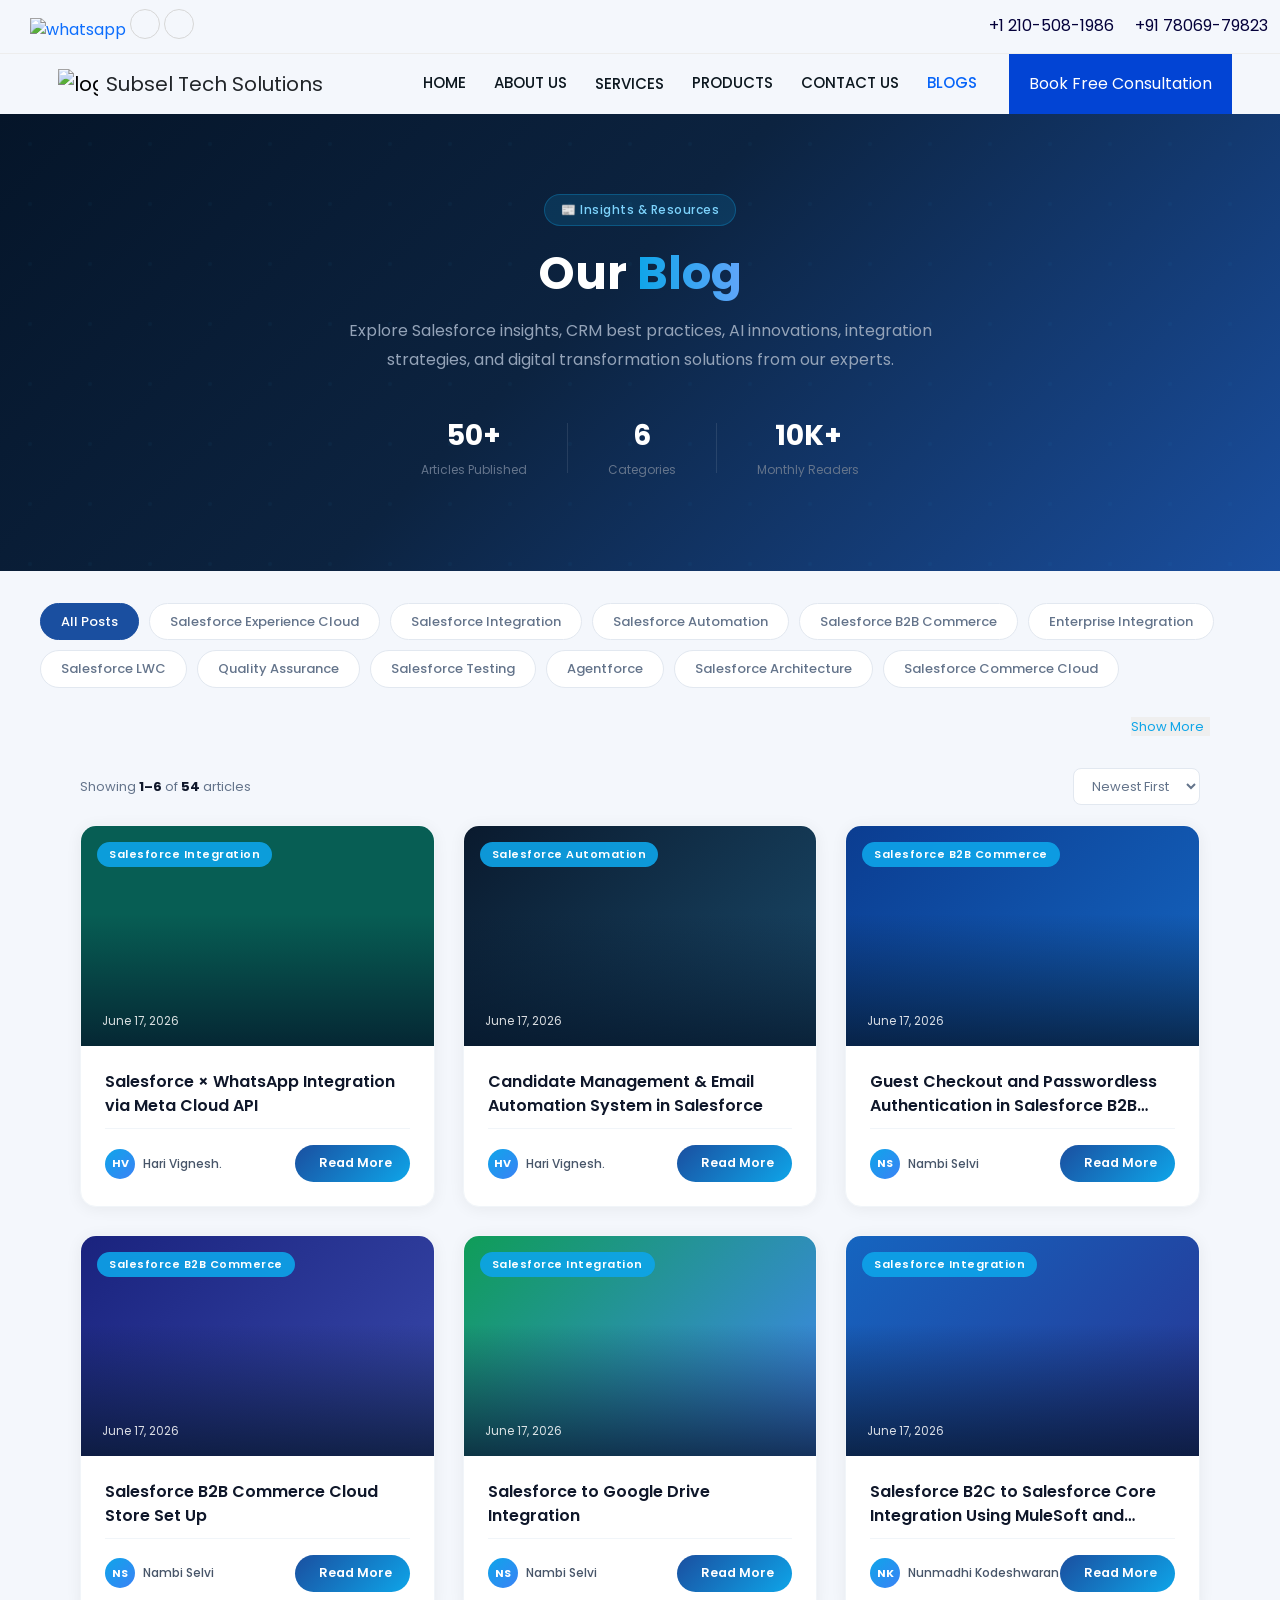
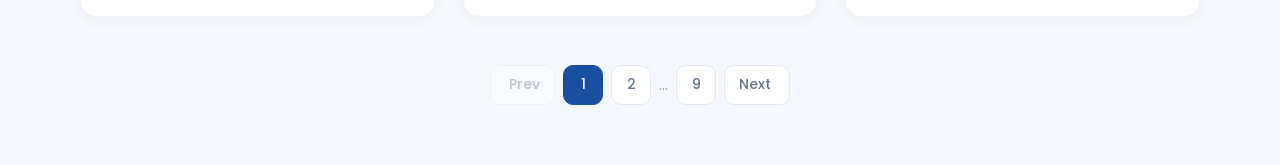
==== blogs.html @ e04ae80e "first commit" ====
<!DOCTYPE html>
<html lang="en">
<head>
<meta charset="UTF-8">
<meta name="viewport" content="width=device-width, initial-scale=1.0">
<title>Blog | Subsel Tech Solutions</title>
<link rel="stylesheet" href="https://cdn.jsdelivr.net/npm/@tabler/icons-webfont@latest/tabler-icons.min.css">
 <!-- Bootstrap CSS -->
  <link rel="stylesheet" href="/css/bootstrap.min.css" />
  <!-- Animate CSS -->
  <link rel="stylesheet" href="/css/animate.min.css" />
  <!--=== BoxIcons CSS ===-->
  <link rel="stylesheet" href="/css/boxicons.min.css" />
  <!-- Owl Carousel CSS -->
  <link rel="stylesheet" href="/css/owl.carousel.min.css" />
  <!-- Owl Default CSS -->
  <link rel="stylesheet" href="/css/owl.theme.default.min.css" />
  <!-- Magnific Popup CSS -->
  <link rel="stylesheet" href="/css/magnific-popup.min.css" />
  <!-- Odometer CSS -->
  <link rel="stylesheet" href="/css/odometer.min.css" />
  <!-- Nice Select CSS -->
  <link rel="stylesheet" href="/css/nice-select.min.css" />
  <!--=== MeanMenu CSS ===-->
  <link rel="stylesheet" href="/css/meanmenu.min.css" />
  <!-- Style CSS -->
  <link rel="stylesheet" href="/css/style.css" />
  <!-- Dark CSS -->
  <link rel="stylesheet" href="/css/dark.css" />
  <!-- Responsive CSS -->
  <link rel="stylesheet" href="/css/responsive.css" />
  <!-- Animation -->
  <script src="https://unpkg.com/aos@next/dist/aos.js"></script>
  <link rel="stylesheet" href="https://unpkg.com/aos@next/dist/aos.css" />
  <link href="https://cdn.jsdelivr.net/npm/bootstrap@5.3.3/dist/css/bootstrap.min.css" rel="stylesheet" />
  <script src="https://cdn.jsdelivr.net/npm/bootstrap@5.3.3/dist/js/bootstrap.bundle.min.js"></script>
  <!--=== Title ===-->
  <title>Subsel Tech Solutions-Subsel Tech Solutions</title>
  <link rel="icon" type="image/png" href="/img/subselLogo.png" />
<link href="https://fonts.googleapis.com/css2?family=Poppins:wght@400;500;600;700&display=swap" rel="stylesheet">
<style>
*{margin:0;padding:0;box-sizing:border-box;}
:root{--navy:#0c2340;--blue:#1a4fa0;--accent:#0ea5e9;--light:#f4f7fc;--white:#fff;--gray:#64748b;--border:#e2e8f0;}
body{font-family:'Poppins',sans-serif;background:var(--light);color:#1e293b;}
.hero{background:linear-gradient(135deg,#051529 0%,#0c2340 45%,#1a4fa0 100%);padding:80px 40px 90px;text-align:center;position:relative;overflow:hidden;}
.hero::before{content:'';position:absolute;inset:0;background:url("data:image/svg+xml,%3Csvg width='60' height='60' viewBox='0 0 60 60' xmlns='http://www.w3.org/2000/svg'%3E%3Cg fill='none'%3E%3Cg fill='%230ea5e9' fill-opacity='0.04'%3E%3Ccircle cx='30' cy='30' r='2'/%3E%3C/g%3E%3C/g%3E%3C/svg%3E");}
.hero-badge{display:inline-block;background:rgba(14,165,233,.15);border:1px solid rgba(14,165,233,.3);color:#7dd3fc;font-size:12px;font-weight:500;padding:6px 16px;border-radius:50px;margin-bottom:20px;letter-spacing:.5px;position:relative;}
.hero h1{font-size:46px;font-weight:700;color:#fff;margin-bottom:16px;line-height:1.2;position:relative;}
.hero h1 span{background:linear-gradient(90deg,#0ea5e9,#60a5fa);-webkit-background-clip:text;-webkit-text-fill-color:transparent;}
.hero p{color:#94a3b8;font-size:16px;max-width:640px;margin:0 auto 32px;line-height:1.8;position:relative;}
.hero-stats{display:flex;gap:40px;justify-content:center;margin-top:40px;position:relative;}
.hero-stat{text-align:center;}
.hero-stat strong{display:block;font-size:28px;font-weight:700;color:#fff;}
.hero-stat span{font-size:12px;color:#64748b;}
.hero-divider{width:1px;height:50px;background:rgba(255,255,255,.1);align-self:center;}

.filter-bar{padding:32px 40px 0;display:flex;gap:10px;flex-wrap:wrap;}
.filter-btn{padding:8px 20px;border-radius:50px;border:1.5px solid var(--border);background:#fff;font-size:13px;font-weight:500;color:#64748b;cursor:pointer;transition:.2s;font-family:'Poppins',sans-serif;}
.filter-btn:hover{border-color:var(--accent);color:var(--accent);}
.filter-btn.active{background:var(--blue);border-color:var(--blue);color:#fff;}
.container{max-width:1200px;margin:0 auto;padding:32px 40px 60px;}
.cat-banner{border-radius:16px;padding:36px 40px;margin-bottom:32px;display:none;align-items:center;gap:24px;position:relative;overflow:hidden;}
.cat-banner.show{display:flex;}
.cat-banner-icon{width:64px;height:64px;border-radius:16px;background:rgba(255,255,255,.15);display:flex;align-items:center;justify-content:center;font-size:28px;color:#fff;flex-shrink:0;}
.cat-banner-text h2{font-size:22px;font-weight:700;color:#fff;margin-bottom:6px;}
.cat-banner-text p{font-size:14px;color:rgba(255,255,255,.75);line-height:1.6;}
.cat-banner-count{margin-left:auto;text-align:center;flex-shrink:0;}
.cat-banner-count strong{display:block;font-size:32px;font-weight:700;color:#fff;}
.cat-banner-count span{font-size:12px;color:rgba(255,255,255,.6);}
@keyframes shimmer{0%{background-position:-700px 0}100%{background-position:700px 0}}
.shimmer{background:linear-gradient(90deg,#e2e8f0 25%,#f1f5f9 50%,#e2e8f0 75%);background-size:700px 100%;animation:shimmer 1.4s infinite;}
.skeleton-card{background:#fff;border-radius:16px;overflow:hidden;box-shadow:0 2px 16px rgba(0,0,0,.06);}
.sk-img{height:220px;width:100%;}
.sk-body{padding:24px;}
.sk-tag{height:22px;width:80px;border-radius:50px;margin-bottom:14px;}
.sk-title{height:18px;width:90%;border-radius:4px;margin-bottom:10px;}
.sk-title2{height:18px;width:70%;border-radius:4px;margin-bottom:16px;}
.sk-line{height:13px;border-radius:4px;margin-bottom:8px;}
.sk-btn{height:38px;width:120px;border-radius:50px;margin-top:16px;}
.blog-grid{display:grid;grid-template-columns:repeat(auto-fill,minmax(340px,1fr));gap:28px;}
@keyframes fadeUp{from{opacity:0;transform:translateY(24px)}to{opacity:1;transform:translateY(0)}}
.blog-card{ background:#fff; border-radius:16px; overflow:hidden; box-shadow:0 2px 16px rgba(0,0,0,.06); border:1px solid #f1f5f9; transition:transform .3s, box-shadow .3s; opacity:0; display:flex; flex-direction:column; height:100%; }
.blog-card.visible{ animation:fadeUp .5s ease forwards; }
.blog-card:hover{ transform:translateY(-8px); box-shadow:0 20px 40px rgba(0,0,0,.12); }
.card-img{height:220px;width:100%;display:flex;align-items:center;justify-content:center;position:relative;overflow:hidden;}
.card-img-icon{font-size:48px;opacity:.3;color:#fff;position:relative;z-index:1;}
.card-img-overlay{position:absolute;inset:0;background:linear-gradient(0deg,rgba(5,21,41,.75) 0%,transparent 60%);z-index:2;}
.card-category{position:absolute;top:16px;left:16px;background:rgba(14,165,233,.9);color:#fff;font-size:11px;font-weight:600;padding:4px 12px;border-radius:50px;letter-spacing:.5px;backdrop-filter:blur(4px);z-index:3;}
.card-date{position:absolute;bottom:16px;left:16px;color:rgba(255,255,255,.85);font-size:11.5px;display:flex;align-items:center;gap:5px;z-index:3;}
.card-body{ padding:24px; display:flex; flex-direction:column; flex:1; }
.card-title{
    font-size:16px;
    font-weight:600;
    color:#0f172a;
    line-height:1.5;
    margin-bottom:10px;
    display:-webkit-box;
    -webkit-line-clamp:2;
    -webkit-box-orient:vertical;
    overflow:hidden;
    text-overflow:ellipsis;
    min-height:48px;
}
.card-text{ font-size:13.5px; color:#64748b; line-height:1.7; margin-bottom:20px; flex:1; }
.card-footer{ display:flex; align-items:center; justify-content:space-between; padding-top:16px; border-top:1px solid #f1f5f9; margin-top:auto; }
.card-author{display:flex;align-items:center;gap:8px;}
.author-avatar{width:30px;height:30px;border-radius:50%;background:linear-gradient(135deg,#0ea5e9,#3b82f6);display:flex;align-items:center;justify-content:center;font-size:11px;font-weight:700;color:#fff;flex-shrink:0;}
.author-name{font-size:12px;font-weight:500;color:#475569;}
.read-btn{display:inline-flex;align-items:center;gap:6px;background:linear-gradient(135deg,#1a4fa0,#0ea5e9);color:#fff;text-decoration:none;padding:9px 18px;border-radius:50px;font-size:12.5px;font-weight:600;transition:.2s;border:none;cursor:pointer;font-family:'Poppins',sans-serif;white-space:nowrap;}
.read-btn:hover{transform:scale(1.04);box-shadow:0 4px 15px rgba(14,165,233,.35);}
.featured-card{ grid-column:1/-1; display:grid; grid-template-columns:1.2fr 1fr; border-radius:20px; overflow:hidden; background:#fff; box-shadow:0 4px 24px rgba(0,0,0,.08); border:1px solid #f1f5f9; }
.featured-img{background:linear-gradient(135deg,#051529,#1a4fa0);display:flex;align-items:center;justify-content:center;min-height:280px;position:relative;overflow:hidden;}
.featured-img-icon{font-size:80px;opacity:.15;color:#fff;position:absolute;}
.featured-img-content{position:relative;text-align:center;padding:32px;}
.featured-img-content h2{font-size:22px;font-weight:700;color:#fff;margin-bottom:8px;}
.featured-img-content p{font-size:13px;color:#7dd3fc;}
.featured-tag{display:inline-block;background:#0ea5e9;color:#fff;font-size:10px;font-weight:700;padding:3px 10px;border-radius:50px;margin-bottom:12px;letter-spacing:1px;}
.featured-body{ padding:36px; display:flex; flex-direction:column; height:100%; }
.featured-body .card-footer{ margin-top:auto; }
.featured-category{ font-size:11px; font-weight:600; color:var(--accent); text-transform:uppercase; letter-spacing:1px; margin-bottom:12px; }
.featured-title{ font-size:22px; font-weight:700; color:#0f172a; line-height:1.35; margin-bottom:12px; }
.featured-text{ font-size:14px; color:#64748b; line-height:1.8; margin-bottom:24px; flex:1; }
.results-info{font-size:13px;color:#64748b;margin-bottom:20px;display:flex;align-items:center;justify-content:space-between;flex-wrap:wrap;gap:10px;}
.results-info strong{color:#0f172a;}
.sort-select{padding:7px 14px;border-radius:8px;border:1.5px solid var(--border);background:#fff;font-size:13px;font-family:'Poppins',sans-serif;color:#64748b;cursor:pointer;outline:none;}
.sort-select:focus{border-color:var(--accent);}
.no-posts{text-align:center;padding:60px 20px;color:#94a3b8;font-size:14px;grid-column:1/-1;}
.pagination{display:flex;align-items:center;justify-content:center;gap:8px;margin-top:48px;flex-wrap:wrap;}
.page-btn{min-width:40px;height:40px;padding:0 14px;border-radius:10px;border:1.5px solid var(--border);background:#fff;font-size:14px;font-weight:500;color:#64748b;cursor:pointer;transition:.2s;font-family:'Poppins',sans-serif;display:inline-flex;align-items:center;justify-content:center;gap:4px;}
.page-btn:hover{border-color:var(--accent);color:var(--accent);}
.page-btn.active{background:var(--blue);border-color:var(--blue);color:#fff;}
.page-btn.disabled{opacity:.4;cursor:not-allowed;pointer-events:none;}
.coming-soon-btn{display:inline-flex;align-items:center;gap:6px;background:linear-gradient(135deg,#64748b,#94a3b8);color:#fff;padding:9px 18px;border-radius:50px;font-size:12px;font-weight:600;font-family:'Poppins',sans-serif;cursor:default;}
.draft-badge{display:inline-block;font-size:10px;background:#fef3c7;color:#92400e;padding:2px 8px;border-radius:50px;font-weight:600;margin-bottom:8px;letter-spacing:.3px;}

@media(max-width:900px){
  .hero{padding:60px 20px 70px;}
  .hero h1{font-size:32px;}
  .hero-stats{gap:20px;}
  .filter-bar{padding:24px 20px 0;}
  .container{padding:24px 20px 40px;}
  .blog-grid{grid-template-columns:1fr;}
  .featured-card{grid-template-columns:1fr;}
  .cat-banner{flex-wrap:wrap;}
  .cat-banner-count{margin-left:0;}

  .filter-toggle{
    margin:10px 20px 0;
  }
}
@media(max-width:480px){
  .hero h1{font-size:26px;}
  .hero-stats{flex-direction:column;gap:16px;}
  .hero-divider{display:none;}
}
.filter-bar{
    padding:32px 40px 0;
    display:flex;
    gap:10px;
    flex-wrap:wrap;
    max-height:120px;
    overflow:hidden;
    transition:all .3s ease;
}
.filter-bar.expanded{
    max-height:1000px;
}
.filter-toggle{
    margin:10px 70px 0;
    display:inline-flex;
    align-items:center;
    gap:6px;
    border:none;
    color:#0ea5e9;
    cursor:pointer;
    font-family:Poppins,sans-serif;
    font-size:13px;
}
.filter-footer{
    display:flex;
    justify-content:flex-end;
    margin-top:16px;
}
/* Responsive navbar padding — sm:px-4 md:px-8 lg:px-12 */
@media(min-width:576px){
  .bp-nav-container{ padding-left:1rem !important; padding-right:1rem !important; }
}
@media(min-width:768px){
  .bp-nav-container{ padding-left:2rem !important; padding-right:2rem !important; }
}
@media(min-width:992px){
  .bp-nav-container{ padding-left:3rem !important; padding-right:3rem !important; }
}

/* STICKY HEADER */
.navbar-area.is-sticky{
  -webkit-animation: none;
  animation: none;
}
.bp-navbar-spacer{
  display:none;
  height:0;
}
.bp-navbar-spacer.is-active{
  display:block;
}
</style>
</head>
<body>
  <!-- Start Preloader Area -->
  <div class="preloader">
    <div class="spinner"></div>
  </div>
  <!-- End Preloader Area -->

  <!-- Start Top Header Area -->
  <div class="top-header-area">
    <div class="container-fluid ">
      <div class="d-flex justify-content-between ps-sm-2">
        <ul class="social">
          <li class="whatsapp">
            <a href="https://api.whatsapp.com/send/?phone=%2B917806979823&text&type=phone_number&app_absent=0"
              target="_blank">
              <img src="/img/apps/10.png" alt="whatsapp" />
            </a>
          </li>
          <li class="twitter">
            <a href="https://twitter.com/SubselTech" target="_blank">
              <i class="bx bxl-twitter"></i>
            </a>
          </li>
          <li class="linkedin">
            <a href="https://www.linkedin.com/company/subsel-tech-solution/" target="_blank">
              <i class="bx bxl-linkedin"></i>
            </a>
          </li>
        </ul>
        <div class="d-flex align-items-center gap-sm-3 gap-1">
          <div class="option-item">
            <a href="tel:+1 210-508-1986" class="call-button">
              <i class="bx bxs-phone-call"></i>
              +1 210-508-1986
            </a>
          </div>
          <div class="option-item">
            <a href="tel:+7806979823" class="call-button">
              <i class="bx bxs-phone-call"></i>
              +91 78069-79823
            </a>
          </div>
        </div>
      </div>
    </div>
  </div>
  <!-- End Top Header Area -->

  <!-- Start Navbar Area -->
  <div class="navbar-area">
    <div class="main-responsive-nav">
      <div class="d-flex justify-content-between px-3 ">
        <div class="logo">
          <a href="index.html" class="d-flex align-items-center">
            <img src="/img/subselPNGLogo.png" class="black-logo" alt="logo" />
            <span class="text-dark ps-2 title">Subsel Tech Solutions</span>
          </a>
        </div>
        <button class="nav-menu-button" data-bs-toggle="offcanvas" data-bs-target="contact_us.htmlnavbar-menu">
          <i class="bx bx-menu"></i>
        </button>
      </div>
      <div class="offcanvas offcanvas-start navbar-body" id="navbar-menu">
        <div class="offcanvas-header border-bottom">
          <div class="logo">
            <img src="/img/subselPNGLogo.png" class="black-logo" alt="logo" />
          </div>
          <span class="offcanvas-title text-dark ps-2">Subsel Tech Solutions</span>
          <button type="button" class="btn-close" data-bs-dismiss="offcanvas"></button>
        </div>
        <div class="offcanvas-body">
          <ul class="navbar-nav">
            <li class="nav-item border-bottom">
              <a href="/index.html" class="nav-link active"> HOME </a>
            </li>
            <li class="nav-item border-bottom">
              <a href="aboutus.html" class="nav-link"> ABOUT US </a>
            </li>
            <li class="nav-item border-bottom">
              <a href="contact_us.html" class="nav-link service-drop" type="button">
                <span>SERVICES</span>
                <i class="bx bx-chevron-down"></i>
              </a>
              <ul class="row ps-4" id="service_drop_menu">
                <div class="col-lg-6 col-md-12 mb-3 nav-service">
                  <li class="nav-item">
                    <a href="salesforce_development.html" class="nav-link fw-bolder side-line d-flex">
                      <span class="border border-start border-2 border-warning me-2"></span>
                      <span> Migrate To Salesforce</span>
                    </a>
                  </li>
                  <li class="nav-item">
                    <a href="/sale_cloud.html" class="nav-link fw-bolder side-line d-flex">
                      <span class="border border-start border-2 border-warning me-2"></span>
                      <span> Salesforce Consulting</span>
                    </a>
                  </li>
                  <li class="nav-item ms-3">
                    <a href="salesforce_development.html" class="nav-link">Salesforce Success Advisory</a>
                  </li>
                  <li class="nav-item ms-3">
                    <a href="salesforce_development.html" class="nav-link">Salesforce Health CheckUp</a>
                  </li>
                  <li class="nav-item ms-3">
                    <a href="salesforce_development.html" class="nav-link">Salesforce Org CleanUp</a>
                  </li>
                  <li class="nav-item ms-3">
                    <a href="salesforce_development.html" class="nav-link">Salesforce Access Control</a>
                  </li>
                  <li class="nav-item ms-3">
                    <a href="salesforce_development.html" class="nav-link">Lightning Migration</a>
                  </li>
                  <li class="nav-item ms-3">
                    <a href="salesforce_development.html" class="nav-link">Data Migration</a>
                  </li>
                  <li class="nav-item ms-3">
                    <a href="salesforce_development.html" class="nav-link">Salesforce Data BackUp</a>
                  </li>
                  <li class="nav-item">
                    <a href="salesforce_development.html" class="nav-link fw-bolder side-line d-flex">
                      <span class="border border-start border-2 border-warning me-2"></span>
                      <span> Salesforce Core Product Implementation</span>
                    </a>
                  </li>
                  <li class="nav-item ms-3"><a href="/sale_cloud.html" class="nav-link">Sales Cloud</a></li>
                  <li class="nav-item ms-3"><a href="/service_cloud.html" class="nav-link">Service Cloud</a></li>
                  <li class="nav-item ms-3"><a href="/salesforce_cpq.html" class="nav-link">Salesforce CPQ Implementation</a></li>
                  <li class="nav-item ms-3"><a href="/field_service_lightning.html" class="nav-link">Field Service lightning</a></li>
                  <li class="nav-item ms-3"><a href="/community_cloud.html" class="nav-link">Community Cloud</a></li>
                  <li class="nav-item ms-3"><a href="/marketing_cloud.html" class="nav-link">Marketing Cloud</a></li>
                  <li class="nav-item ms-3"><a href="/finance_service_cloud.html" class="nav-link">Finance Service Cloud</a></li>
                </div>
                <div class="col-lg-6 col-md-12 mb-3 nav-service">
                  <li class="nav-item">
                    <a href="salesforce_development.html" class="nav-link fw-bolder side-line d-flex">
                      <span class="border border-start border-2 border-warning me-2"></span>
                      <span> Salesforce Industry Product Implementation</span>
                    </a>
                  </li>
                  <li class="nav-item ms-3"><a href="/sale_cloud.html" class="nav-link">Nonprofit</a></li>
                  <li class="nav-item ms-3"><a href="/service_cloud.html" class="nav-link">Manufacturing Cloud Implementation</a></li>
                  <li class="nav-item ms-3"><a href="/salesforce_cpq.html" class="nav-link">Education Cloud</a></li>
                  <li class="nav-item ms-3"><a href="/field_service_lightning.html" class="nav-link">Health Cloud</a></li>
                  <li class="nav-item ms-3"><a href="/community_cloud.html" class="nav-link">Financial Service Cloud</a></li>
                  <li class="nav-item ms-3"><a href="/marketing_cloud.html" class="nav-link">B2b CommerceCloud</a></li>
                  <li class="nav-item">
                    <a href="/marketing_cloud.html" class="nav-link nav-link fw-bolder side-line d-flex">
                      <span class="border border-start border-2 me-2 border-warning side-line"></span>
                      <span> Salesforce Integration</span>
                    </a>
                  </li>
                  <li class="nav-item ms-3"><a href="/marketing_cloud.html" class="nav-link">Business Process Optimization</a></li>
                  <li class="nav-item ms-3"><a href="/marketing_cloud.html" class="nav-link">Salesforce UI Development</a></li>
                  <li class="nav-item ms-3"><a href="/marketing_cloud.html" class="nav-link">Salesforce PDF Document Generation</a></li>
                  <li class="nav-item">
                    <a href="/marketing_cloud.html" class="nav-link nav-link fw-bolder side-line d-flex">
                      <span class="border border-start border-2 border-warning me-2"></span>
                      <span> Salesforce Integration</span>
                    </a>
                  </li>
                  <li class="nav-item">
                    <a href="/marketing_cloud.html" class="nav-link nav-link fw-bolder side-line d-flex">
                      <span class="border border-start border-2 border-warning me-2"></span>
                      <span> Data And Analytics</span>
                    </a>
                  </li>
                  <li class="nav-item ms-3"><a href="/marketing_cloud.html" class="nav-link">Data Cloud</a></li>
                  <li class="nav-item ms-3"><a href="/marketing_cloud.html" class="nav-link">Salesforce CRM Analytics</a></li>
                </div>
                <div class="col-lg-6 col-md-12 mb-3 nav-service">
                  <li class="nav-item">
                    <a href="salesforce_development.html" class="nav-link fw-bolder side-line d-flex">
                      <span class="border border-start border-2 border-warning me-2"></span>
                      <span> Salesforce AI Implementation</span>
                    </a>
                  </li>
                  <li class="nav-item ms-3"><a href="/sale_cloud.html" class="nav-link"> Sales AI </a></li>
                  <li class="nav-item ms-3"><a href="/service_cloud.html" class="nav-link">Service AI</a></li>
                  <li class="nav-item ms-3"><a href="/salesforce_cpq.html" class="nav-link">Marketing AI</a></li>
                  <li class="nav-item ms-3"><a href="/field_service_lightning.html" class="nav-link">Commerce AI</a></li>
                  <li class="nav-item">
                    <a href="/community_cloud.html" class="nav-link fw-bolder side-line d-flex">
                      <span class="border border-start border-2 border-warning me-2"></span>
                      <span> Salesforce Managed Services</span>
                    </a>
                  </li>
                  <li class="nav-item">
                    <a href="/marketing_cloud.html" class="nav-link fw-bolder side-line d-flex">
                      <span class="border border-start border-2 border-warning me-2"></span>
                      <span> Salesforce Admin Support</span>
                    </a>
                  </li>
                  <li class="nav-item">
                    <a href="/marketing_cloud.html" class="nav-link fw-bolder side-line d-flex">
                      <span class="border border-start border-2 border-warning me-2"></span>
                      <span> Hire A Salesforce Expert</span>
                    </a>
                  </li>
                  <li class="nav-item">
                    <a href="/marketing_cloud.html" class="nav-link fw-bolder side-line d-flex">
                      <span class="border border-start border-2 border-warning me-2"></span>
                      <span> AppExchange App Development</span>
                    </a>
                  </li>
                  <li class="nav-item">
                    <a href="/marketing_cloud.html" class="nav-link fw-bolder side-line d-flex">
                      <span class="border border-start border-2 border-warning me-2"></span>
                      <span> Web App Development</span>
                    </a>
                  </li>
                  <li class="nav-item">
                    <a href="/marketing_cloud.html" class="nav-link fw-bolder side-line d-flex">
                      <span class="border border-start border-2 border-warning me-2"></span>
                      <span> Mobile App Development</span>
                    </a>
                  </li>
                </div>
              </ul>
            </li>
            <li class="nav-item border-bottom">
              <a href="/product.html" class="nav-link"> PRODUCTS </a>
            </li>
            <li class="nav-item border-bottom">
              <a href="/contact_us.html" class="nav-link"> CONTACT US </a>
            </li>
            <li>
              <div class="consult-button">
                <div class="d-flex align-items-center contact">
                  <a href="https://calendar.app.google/Fd56ZBhggFu8DWs86" target="_blank"
                    class="d-flex align-items-center ">
                    Book Free Consultation
                  </a>
                </div>
              </div>
            </li>
          </ul>
        </div>
      </div>
    </div>
    <div class="main-navbar">
      <div class="container-fluid p-0 bp-nav-container">
        <nav class="navbar navbar-expand-md navbar-light">
          <a class="navbar-brand d-flex align-items-center" href="index.html">
            <img src="/img/subselPNGLogo.png" class="black-logo" alt="logo" />
            <span class="text-dark ps-2 title">Subsel Tech Solutions</span>
          </a>
          <div class="collapse navbar-collapse mean-menu" id="navbarSupportedContent">
            <ul class="navbar-nav">
              <li class="nav-item">
                <a href="/index.html" class="nav-link"> HOME </a>
              </li>
              <li class="nav-item">
                <a href="aboutus.html" class="nav-link"> ABOUT US </a>
              </li>
              <li class="nav-item">
                <a href="contact_us.html" class="nav-link" type="button">
                  SERVICES
                  <i class="bx bx-chevron-down"></i>
                </a>
                <ul class="row dropdown-menu ps-4" class="btn btn-secondary" data-bs-toggle="tooltip"
                  data-bs-placement="bottom" data-bs-title="Tooltip on bottom">
                  <div class="col-lg-6 col-md-6 col-sm-12 md-5">
                    <li class="nav-item">
                      <a href="salesforce_development.html" class="nav-link fw-bolder fs-5 side-line">
                        <span class="border border-start border-2 border-warning me-2"></span>
                        Migrate To Salesforce
                      </a>
                    </li>
                    <li class="nav-item">
                      <a href="/sale_cloud.html" class="nav-link fw-bolder fs-5 side-line">
                        <span class="border border-start border-2 border-warning me-2"></span>
                        Salesforce Consulting
                      </a>
                    </li>
                    <li class="nav-item ms-3"><a href="salesforce_development.html" class="nav-link">Salesforce Success Advisory</a></li>
                    <li class="nav-item ms-3"><a href="salesforce_development.html" class="nav-link">Salesforce Health CheckUp</a></li>
                    <li class="nav-item ms-3"><a href="salesforce_development.html" class="nav-link">Salesforce Org CleanUp</a></li>
                    <li class="nav-item ms-3"><a href="salesforce_development.html" class="nav-link">Salesforce Access Control</a></li>
                    <li class="nav-item ms-3"><a href="salesforce_development.html" class="nav-link">Lightning Migration</a></li>
                    <li class="nav-item ms-3"><a href="salesforce_development.html" class="nav-link">Data Migration</a></li>
                    <li class="nav-item ms-3"><a href="salesforce_development.html" class="nav-link">Salesforce Data BackUp</a></li>
                    <li class="nav-item">
                      <a href="salesforce_development.html" class="nav-link fw-bolder fs-5 side-line">
                        <span class="border border-start border-2 border-warning me-2"></span>
                        Salesforce Core Product Implementation
                      </a>
                    </li>
                    <li class="nav-item ms-3"><a href="/sale_cloud.html" class="nav-link">Sales Cloud</a></li>
                    <li class="nav-item ms-3"><a href="/service_cloud.html" class="nav-link">Service Cloud</a></li>
                    <li class="nav-item ms-3"><a href="/salesforce_cpq.html" class="nav-link">Salesforce CPQ Implementation</a></li>
                    <li class="nav-item ms-3"><a href="/field_service_lightning.html" class="nav-link">Field Service lightning</a></li>
                    <li class="nav-item ms-3"><a href="/community_cloud.html" class="nav-link">Community Cloud</a></li>
                    <li class="nav-item ms-3"><a href="/marketing_cloud.html" class="nav-link">Marketing Cloud</a></li>
                    <li class="nav-item ms-3"><a href="/finance_service_cloud.html" class="nav-link">Finance Service Cloud</a></li>
                  </div>
                  <div class="col-lg-6 col-md-6 col-sm-12 mb-5">
                    <li class="nav-item">
                      <a href="salesforce_development.html" class="nav-link fw-bolder fs-5 side-line">
                        <span class="border border-start border-2 border-warning me-2"></span>
                        Salesforce Industry Product Implementation
                      </a>
                    </li>
                    <li class="nav-item ms-3"><a href="/sale_cloud.html" class="nav-link">Nonprofit</a></li>
                    <li class="nav-item ms-3"><a href="/service_cloud.html" class="nav-link">Manufacturing Cloud Implementation</a></li>
                    <li class="nav-item ms-3"><a href="/salesforce_cpq.html" class="nav-link">Education Cloud</a></li>
                    <li class="nav-item ms-3"><a href="/field_service_lightning.html" class="nav-link">Health Cloud</a></li>
                    <li class="nav-item ms-3"><a href="/community_cloud.html" class="nav-link">Financial Service Cloud</a></li>
                    <li class="nav-item ms-3"><a href="/marketing_cloud.html" class="nav-link">B2b CommerceCloud</a></li>
                    <li class="nav-item">
                      <a href="/marketing_cloud.html" class="nav-link nav-link fw-bolder fs-5 side-line">
                        <span class="border border-start border-2 me-2 border-warning side-line"></span>
                        Salesforce Integration
                      </a>
                    </li>
                    <li class="nav-item ms-3"><a href="/marketing_cloud.html" class="nav-link">Business Process Optimization</a></li>
                    <li class="nav-item ms-3"><a href="/marketing_cloud.html" class="nav-link">Salesforce UI Development</a></li>
                    <li class="nav-item ms-3"><a href="/marketing_cloud.html" class="nav-link">Salesforce PDF Document Generation</a></li>
                    <li class="nav-item">
                      <a href="/marketing_cloud.html" class="nav-link nav-link fw-bolder fs-5 side-line">
                        <span class="border border-start border-2 border-warning me-2"></span>
                        Salesforce Integration
                      </a>
                    </li>
                    <li class="nav-item">
                      <a href="/marketing_cloud.html" class="nav-link nav-link fw-bolder fs-5 side-line">
                        <span class="border border-start border-2 border-warning me-2"></span>
                        Data And Analytics
                      </a>
                    </li>
                    <li class="nav-item ms-3"><a href="/marketing_cloud.html" class="nav-link">Data Cloud</a></li>
                    <li class="nav-item ms-3"><a href="/marketing_cloud.html" class="nav-link">Salesforce CRM Analytics</a></li>
                  </div>
                  <div class="col-lg-6 col-md-6 col-sm-12 mb-5 mt-0">
                    <li class="nav-item">
                      <a href="salesforce_development.html" class="nav-link fw-bolder fs-5 side-line">
                        <span class="border border-start border-2 border-warning me-2"></span>
                        Salesforce AI Implementation
                      </a>
                    </li>
                    <li class="nav-item ms-3"><a href="/sale_cloud.html" class="nav-link">Sales AI</a></li>
                    <li class="nav-item ms-3"><a href="/service_cloud.html" class="nav-link">Service AI</a></li>
                    <li class="nav-item ms-3"><a href="/salesforce_cpq.html" class="nav-link">Marketing AI</a></li>
                    <li class="nav-item ms-3"><a href="/field_service_lightning.html" class="nav-link">Commerce AI</a></li>
                    <li class="nav-item">
                      <a href="/community_cloud.html" class="nav-link fw-bolder fs-5 side-line">
                        <span class="border border-start border-2 border-warning me-2"></span>
                        Salesforce Managed Services
                      </a>
                    </li>
                    <li class="nav-item">
                      <a href="/marketing_cloud.html" class="nav-link fw-bolder fs-5 side-line">
                        <span class="border border-start border-2 border-warning me-2"></span>
                        Salesforce Admin Support
                      </a>
                    </li>
                    <li class="nav-item">
                      <a href="/marketing_cloud.html" class="nav-link fw-bolder fs-5 side-line">
                        <span class="border border-start border-2 border-warning me-2"></span>
                        Hire A Salesforce Expert
                      </a>
                    </li>
                    <li class="nav-item">
                      <a href="/marketing_cloud.html" class="nav-link fw-bolder fs-5 side-line">
                        <span class="border border-start border-2 border-warning me-2"></span>
                        AppExchange App Development
                      </a>
                    </li>
                    <li class="nav-item">
                      <a href="/marketing_cloud.html" class="nav-link fw-bolder fs-5 side-line">
                        <span class="border border-start border-2 border-warning me-2"></span>
                        Web App Development
                      </a>
                    </li>
                    <li class="nav-item">
                      <a href="/marketing_cloud.html" class="nav-link fw-bolder fs-5 side-line">
                        <span class="border border-start border-2 border-warning me-2"></span>
                        Mobile App Development
                      </a>
                    </li>
                  </div>
                </ul>
              </li>
              <li class="nav-item">
                <a href="/product.html" class="nav-link"> PRODUCTS </a>
              </li>
              <li class="nav-item">
                <a href="/contact_us.html" class="nav-link"> CONTACT US </a>
              </li>
              <li class="nav-item">
                <a href="/blog.html" class="nav-link active"> BLOGS </a>
              </li>
            </ul>
            <div class="others-options">
              <div class="d-flex align-items-center contact">
                <a href="https://calendar.app.google/Fd56ZBhggFu8DWs86" target="_blank"
                  class="d-flex align-items-center ">
                  Book Free Consultation
                </a>
              </div>
            </div>
          </div>
        </nav>
      </div>
    </div>
  </div>
  <!-- End Navbar Area -->

  <!-- =====================================================
       FIX ADDITION 1 OF 2: Spacer div (from blog-post.html)
       Holds the gap when navbar becomes position:fixed
       ===================================================== -->
  <div class="bp-navbar-spacer" id="bpNavbarSpacer"></div>

<section class="hero">
  <div class="hero-badge">&#128240; Insights &amp; Resources</div>
  <h1>Our <span>Blog</span></h1>
  <p>Explore Salesforce insights, CRM best practices, AI innovations, integration strategies, and digital transformation solutions from our experts.</p>
  <div class="hero-stats">
    <div class="hero-stat"><strong>50+</strong><span>Articles Published</span></div>
    <div class="hero-divider"></div>
    <div class="hero-stat"><strong>6</strong><span>Categories</span></div>
    <div class="hero-divider"></div>
    <div class="hero-stat"><strong>10K+</strong><span>Monthly Readers</span></div>
  </div>
</section>


<div class="filter-bar" id="filterBar">

</div>
 <div class="filter-footer">
        <button id="toggleFilters" class="filter-toggle">
            Show More
            <i class="ti ti-chevron-down"></i>
        </button>
    </div>


<div class="container">
  <div class="cat-banner" id="catBanner">
    <div class="cat-banner-icon"><i id="catBannerIcon" class="ti ti-star"></i></div>
    <div class="cat-banner-text">
      <h2 id="catBannerTitle"></h2>
      <p id="catBannerDesc"></p>
    </div>
    <div class="cat-banner-count">
      <strong id="catBannerCount"></strong>
      <span>Articles</span>
    </div>
  </div>

  <div class="results-info" id="resultsInfo" style="display:none;">
    <span id="resultsText"></span>
    <select class="sort-select" id="sortSelect">
      <option value="newest">Newest First</option>
      <option value="oldest">Oldest First</option>
      <option value="az">A–Z</option>
    </select>
  </div>

  <div class="blog-grid" id="skeletonGrid">
    <div class="skeleton-card"><div class="sk-img shimmer"></div><div class="sk-body"><div class="sk-tag shimmer"></div><div class="sk-title shimmer"></div><div class="sk-title2 shimmer"></div><div class="sk-line shimmer" style="width:100%"></div><div class="sk-line shimmer" style="width:80%"></div><div class="sk-line shimmer" style="width:60%"></div><div class="sk-btn shimmer"></div></div></div>
    <div class="skeleton-card"><div class="sk-img shimmer"></div><div class="sk-body"><div class="sk-tag shimmer"></div><div class="sk-title shimmer"></div><div class="sk-title2 shimmer"></div><div class="sk-line shimmer" style="width:100%"></div><div class="sk-line shimmer" style="width:80%"></div><div class="sk-line shimmer" style="width:60%"></div><div class="sk-btn shimmer"></div></div></div>
    <div class="skeleton-card"><div class="sk-img shimmer"></div><div class="sk-body"><div class="sk-tag shimmer"></div><div class="sk-title shimmer"></div><div class="sk-title2 shimmer"></div><div class="sk-line shimmer" style="width:100%"></div><div class="sk-line shimmer" style="width:80%"></div><div class="sk-line shimmer" style="width:60%"></div><div class="sk-btn shimmer"></div></div></div>
  </div>

  <div class="blog-grid" id="realGrid" style="display:none;"></div>
  <div class="pagination" id="pagination" style="display:none;"></div>
</div>

<script>

let ALL_POSTS = [];
let isInitialRender = true;

fetch("blog-posts.json")
.then(response => response.json())
.then(data => {
    ALL_POSTS = [...data];
    createCategoryButtons();
    initFilterToggle();
    filteredPosts = ALL_POSTS;
    document.getElementById("skeletonGrid").style.display = "none";
    console.log(data);
    renderPosts();
});

function createCategoryButtons(){
    const filterBar = document.getElementById("filterBar");
    const categories = [
        "All Posts",
        ...new Set(ALL_POSTS.map(post => post.cat))
    ];
    filterBar.innerHTML = categories.map((cat,index)=>`
        <button
            class="filter-btn ${index===0?'active':''}"
            data-cat="${cat}">
            ${cat}
        </button>
    `).join('');
    document.querySelectorAll('.filter-btn').forEach(btn=>{
        btn.addEventListener('click',()=>{
            document
            .querySelectorAll('.filter-btn')
            .forEach(b=>b.classList.remove('active'));
            btn.classList.add('active');
            currentCat = btn.dataset.cat;
            currentPage = 1;
            filteredPosts = getPostsForCat(currentCat);
            renderPosts();
        });
    });
}

function initFilterToggle(){
    const bar = document.getElementById("filterBar");
    const btn = document.getElementById("toggleFilters");
    if(bar.scrollHeight <= 104){
        btn.style.display = "none";
        return;
    }
    btn.style.display = "inline-flex";
    btn.onclick = ()=>{
        bar.classList.toggle("expanded");
        btn.textContent =
            bar.classList.contains("expanded")
            ? "Show Less"
            : "Show More";
    };
}

const POSTS_PER_PAGE = 6;
let currentCat = 'All Posts', currentPage = 1, currentSort = 'newest', filteredPosts = [];

function initials(n){ return n.split(' ').map(w=>w[0]).join('').slice(0,2).toUpperCase(); }

function sortPosts(posts, sort){
  const p=[...posts];
  if(sort==='newest') p.sort((a,b)=>new Date(b.date)-new Date(a.date));
  if(sort==='oldest') p.sort((a,b)=>new Date(a.date)-new Date(b.date));
  if(sort==='az')     p.sort((a,b)=>a.title.localeCompare(b.title));
  return p;
}

function getPostsForCat(cat){
    if(cat==="All Posts")
        return ALL_POSTS;
    return ALL_POSTS.filter(post=>post.cat===cat);
}

function readMoreBtn(p){
  if(p.link && p.link !== '#'){
    return `<a href="${p.link}" class="read-btn"><i class="ti ti-arrow-right"></i> Read More</a>`;
  }
  return `<span class="coming-soon-btn"><i class="ti ti-clock"></i> Coming Soon</span>`;
}

function buildFeatured(p){
  return `<div class="featured-card blog-card">
    <div class="featured-img">
      <i class="ti ${p.icon} featured-img-icon"></i>
      <div class="featured-img-content">
        <div class="featured-tag">FEATURED</div>
        <h2>${p.title}</h2>
        <p>Must-read for Salesforce professionals</p>
      </div>
    </div>
    <div class="featured-body">
      <div class="featured-category"><i class="ti ti-star" style="font-size:12px;vertical-align:-1px;margin-right:4px"></i>Featured</div>
      <div class="featured-title">${p.title}</div>
      <div class="card-footer">
        <div class="card-author">
          <div class="author-avatar">${initials(p.author)}</div>
          <span class="author-name">${p.author} &middot; ${p.dateLabel}</span>
        </div>
        ${readMoreBtn(p)}
      </div>
    </div>
  </div>`;
}

function buildCard(p){
  const hasArticle = p.link && p.link !== '#';
  return `<div class="blog-card">
    <div class="card-img" style="background:${p.bg};">
      <i class="ti ${p.icon} card-img-icon"></i>
      <div class="card-img-overlay"></div>
      <span class="card-category">${p.cat==='All Posts'?'Featured':p.cat}</span>
      <span class="card-date"><i class="ti ti-calendar" style="font-size:12px"></i>${p.dateLabel}</span>
    </div>
    <div class="card-body">
      ${!hasArticle ? '<span class="draft-badge">✏️ Coming Soon</span>' : ''}
      <div class="card-title">${p.title}</div>
      <div class="card-footer">
        <div class="card-author">
          <div class="author-avatar">${initials(p.author)}</div>
          <span class="author-name">${p.author}</span>
        </div>
        ${readMoreBtn(p)}
      </div>
    </div>
  </div>`;
}

function renderPosts(){
  const rg=document.getElementById('realGrid');
  const pg=document.getElementById('pagination');
  const ri=document.getElementById('resultsInfo');
  const rt=document.getElementById('resultsText');
  const banner=document.getElementById('catBanner');
  const sorted=sortPosts(filteredPosts,currentSort);
  const total=sorted.length;
  const totalPages=Math.ceil(total/POSTS_PER_PAGE);
  if(currentPage>totalPages) currentPage=1;
  const start=(currentPage-1)*POSTS_PER_PAGE;
  const pagePosts=sorted.slice(start,start+POSTS_PER_PAGE);

  banner.classList.remove('show');
  ri.style.display='flex';
  rt.innerHTML=`Showing <strong>${start+1}–${Math.min(start+POSTS_PER_PAGE,total)}</strong> of <strong>${total}</strong> articles${currentCat!=='All Posts'?' in <strong>'+currentCat+'</strong>':''}`;


  let html='';
  if(pagePosts.length===0){
    html='<div class="no-posts"><i class="ti ti-mood-empty" style="font-size:48px;display:block;margin-bottom:12px;color:#cbd5e1"></i>No articles found.</div>';
  } else {
    pagePosts.forEach(function(p){
      html += (p.featured && currentCat==='All Posts') ? buildFeatured(p) : buildCard(p);
    });
  }
  rg.innerHTML=html;

  rg.style.display='grid';
  rg.querySelectorAll('.blog-card').forEach(function(c,i){
    setTimeout(function(){ c.classList.add('visible'); }, i*100);
  });

  renderPagination(totalPages, pg);

  if(!isInitialRender){
    window.scrollTo({top:200,behavior:'smooth'});
  }
  isInitialRender = false;
}

function renderPagination(totalPages, pg){
  if(totalPages<=1){ pg.style.display='none'; return; }
  pg.style.display='flex';
  let html=`<button class="page-btn${currentPage===1?' disabled':''}" onclick="changePage(${currentPage-1})"><i class="ti ti-chevron-left"></i> Prev</button>`;
  for(let i=1;i<=totalPages;i++){
    if(totalPages>7){
      if(i===1||i===totalPages||Math.abs(i-currentPage)<=1){
        html+=`<button class="page-btn${i===currentPage?' active':''}" onclick="changePage(${i})">${i}</button>`;
      } else if(Math.abs(i-currentPage)===2){
        html+=`<span style="color:#94a3b8;align-self:center">…</span>`;
      }
    } else {
      html+=`<button class="page-btn${i===currentPage?' active':''}" onclick="changePage(${i})">${i}</button>`;
    }
  }
  html+=`<button class="page-btn${currentPage===totalPages?' disabled':''}" onclick="changePage(${currentPage+1})">Next <i class="ti ti-chevron-right"></i></button>`;
  pg.innerHTML=html;
}

function changePage(p){ currentPage=p; renderPosts(); }

function showSkeleton(cb){
  document.getElementById('skeletonGrid').style.display='grid';
  document.getElementById('realGrid').style.display='none';
  document.getElementById('pagination').style.display='none';
  document.getElementById('resultsInfo').style.display='none';
  document.getElementById('catBanner').classList.remove('show');
  setTimeout(cb,700);
}

document.querySelectorAll('.filter-btn').forEach(function(btn){
  btn.addEventListener('click',function(){
    document.querySelectorAll('.filter-btn').forEach(function(b){ b.classList.remove('active'); });
    btn.classList.add('active');
    currentCat=btn.getAttribute('data-cat');
    currentPage=1;
    showSkeleton(function(){
      document.getElementById('skeletonGrid').style.display='none';
      filteredPosts=getPostsForCat(currentCat);
      renderPosts();
    });
  });
});

document.getElementById('sortSelect').addEventListener('change',function(){
  currentSort=this.value; currentPage=1; renderPosts();
});

function getHeaderOffset(){
    const header = document.querySelector(".navbar-area");
    return (header ? header.offsetHeight : 0) + 24;
}

// =====================================================
// FIX ADDITION 2 OF 2: getScrollContainer (from blog-post.html)
// This was the missing function causing a ReferenceError
// that crashed the entire sticky IIFE below.
// =====================================================
function getScrollContainer(){
    return window;
}

(function(){
    const header = document.querySelector(".navbar-area");
    const spacer = document.getElementById("bpNavbarSpacer");
    if (!header) return;

    const STICK_AT = 80;
    let container = getScrollContainer();

    function getScrollPos(){
        return container === window ? window.scrollY : container.scrollTop;
    }

    function onHeaderScroll(){
        if (getScrollPos() > STICK_AT) {
            if (!header.classList.contains("is-sticky")) {
                if (spacer) spacer.style.height = header.offsetHeight + "px";
                header.classList.add("is-sticky");
                if (spacer) spacer.classList.add("is-active");
            }
        } else {
            header.classList.remove("is-sticky");
            if (spacer) spacer.classList.remove("is-active");
        }
    }

    function bindHeaderContainer(){
        const next = getScrollContainer();
        if (next !== container) {
            container.removeEventListener("scroll", onHeaderScroll);
            container = next;
            container.addEventListener("scroll", onHeaderScroll, { passive: true });
        }
        onHeaderScroll();
    }

    container.addEventListener("scroll", onHeaderScroll, { passive: true });
    window.addEventListener("resize", bindHeaderContainer, { passive: true });
    onHeaderScroll();
})();

</script>
  <script src="/js/jquery.min.js"></script>
  <!-- Bootstrap JS -->
  <script src="/js/bootstrap.bundle.min.js"></script>
  <!--=== MeanMenu JS ===-->
  <script src="/js/jquery.meanmenu.min.js"></script>
</body>
</html>
---- css/style.css ----
/*
@File: Jilva Template Styles

* This file contains the styling for the actual template, this
is the file you need to edit to change the look of the
template.

This files table contents are outlined below>>>>>

*******************************************
*******************************************

** - Default CSS
** - Preloader Area CSS
** - Navbar Area CSS
** - Default CSS
** - Preloader Area CSS
** - Navbar Area CSS
** - Top Header Area CSS
** - Main Slider Area CSS
** - Partner Area CSS
** - Management Area CSS
** - About Area CSS
** - Features Area CSS
** - Platform Area CSS
** - Why Choose Us Area CSS
** - Fun Facts Area CSS
** - Accompany Area CSS
** - Join Area CSS
** - Trial Area CSS
** - Awards Area CSS
** - Apps Area CSS
** - Assistant Area CSS
** - Pricing Area CSS
** - Testimonial Area CSS
** - Blog Area CSS
** - Overview Area CSS
** - Banner Area CSS
** - Top Features Area CSS
** - Dedicated Area CSS
** - Support Area CSS
** - Sales Area CSS
** - CTR Area CSS
** - Conversational Area CSS
** - Others Area CSS
** - Client Area CSS
** - Subscribe Section CSS
** - Banner Area Three CSS
** - Top Management Area CSS
** - Experience Area CSS
** - Smarter Area CSS
** - Lead Area CSS
** - Estate Area CSS
** - Feedback Area CSS
** - Page Title Area CSS
** - Team Area CSS
** - Creative Area CSS
** - Details Area CSS
** - Software Area CSS
** - Features Details Area CSS
** - Solution Area CSS
** - Faq Area CSS
** - Contact Area CSS
** - Privacy Area CSS
** - 404 Error Area CSS
** - Coming Soon Area CSS
** - Sign In CSS
** - Sign Up CSS
** - Warder Area CSS
** - Customer Area CSS
** - Compliance Area CSS
** - Training Area CSS
** - Blog Details Area CSS
** - Sidebar Widget Area CSS
** - Pagination Area CSS
** - Footer Area CSS
** - Copy Right Area CSS
** - Go Top CSS

*/
/*================================================
Default CSS
=================================================*/
@import url("https://fonts.googleapis.com/css2?family=Poppins:ital,wght@0,100;0,200;0,300;0,400;0,500;0,600;0,700;0,800;0,900;1,100;1,200;1,300;1,400;1,500;1,600;1,700;1,800;1,900&display=swap");

.preloader, .preloader::before, .preloader::after, .preloader .spinner {
  display: none !important;
}

body {
  padding: 0;
  margin: 0;
  font-family: "Poppins", sans-serif;
  font-size: 15px;
  /* min-width: 430px; */
}

a {
  text-decoration: none !important;
  -webkit-transition: 0.6s;
  transition: 0.6s;
  color: #0d1820;
}

a:hover,
a:focus {
  color: #0865f8;
  text-decoration: none;
}

button {
  outline: 0 !important;
}

p {
  margin-bottom: 15px;
  line-height: 1.8;
  color: #777777;
  font-weight: 400;
  font-family: "Poppins", sans-serif;
  font-size: 15px;
}

p:last-child {
  margin-bottom: 0;
}

i {
  line-height: normal;
}

.d-table {
  width: 100%;
  height: 100%;
}

.d-table-cell {
  vertical-align: middle;
}

img {
  max-width: 100%;
  height: auto;
}

.ptb-100 {
  padding-top: 100px;
  padding-bottom: 100px;
}

.pt-100 {
  padding-top: 100px;
}

.pb-100 {
  padding-bottom: 100px;
}

.pt-70 {
  padding-top: 70px;
}

.pb-70 {
  padding-bottom: 70px;
}

.ptb-50 {
  padding-top: 50px;
  padding-bottom: 50px;
}

.h1,
.h2,
.h3,
.h4,
.h5,
.h6,
h1,
h2,
h3,
h4,
h5,
h6 {
  color: #0d1820;
  text-transform: capitalize;
  font-family: "Poppins", sans-serif;
  font-weight: 600;
}

.h1:last-child,
.h2:last-child,
.h3:last-child,
.h4:last-child,
.h5:last-child,
.h6:last-child,
h1:last-child,
h2:last-child,
h3:last-child,
h4:last-child,
h5:last-child,
h6:last-child {
  margin-bottom: 0;
}

.section-title {
  text-align: center;
  max-width: 695px;
  margin: 0 auto 40px;
}

.section-title span {
  font-size: 16px;
  color: #4BACC6;
  text-transform: uppercase;
  display: inline-block;
  position: relative;
  margin-left: 10px;
  font-weight: 600;
}

.section-title span::before {
  content: "";
  position: absolute;
  height: 2px;
  width: 30px;
  background-color: #4BACC6;
  left: -35px;
  top: 12px;
}

.section-title h2 {
  font-size: 45px;
  margin-top: 10px;
  margin-bottom: 5px;
}

.section-title p {
  margin-bottom: 0;
}

.section-title.left {
  max-width: 530px;
}

.section-title.left h2 {
  margin-bottom: 0;
}

.section-title.right {
  text-align: left;
  max-width: 100%;
  position: relative;
}

.section-title.right span {
  margin-left: 36px;
}

.section-title.right .learn-btn {
  display: inline-block;
  padding: 12px 30px;
  background-color: #0d1820;
  color: #ffffff;
  font-size: 16px;
  font-weight: 500;
  border-radius: 5px;
  -webkit-transition: 0.6s;
  transition: 0.6s;
  position: absolute;
  bottom: 0;
  right: 0;
}

.section-title.right .learn-btn i {
  position: relative;
  top: 2px;
  font-size: 18px;
}

.section-title.right .learn-btn:hover {
  background-color: #0865f8;
}

.section-title.right .contact-btn {
  display: inline-block;
  padding: 12px 30px;
  background-color: #ffffff;
  color: #0d1820;
  font-size: 16px;
  font-weight: 500;
  border-radius: 5px;
  -webkit-transition: 0.6s;
  transition: 0.6s;
  position: absolute;
  bottom: 0;
  right: 0;
}

.section-title.right .contact-btn i {
  position: relative;
  top: 2px;
  font-size: 18px;
}

.section-title.right .contact-btn:hover {
  background-color: #0865f8;
  color: #ffffff;
}

.section-title .read-btn {
  display: inline-block;
  font-size: 16px;
  font-weight: 500;
  color: #f12711;
  margin-top: 12px;
  text-transform: uppercase;
}

.section-title .read-btn:hover {
  color: #0865f8;
}

.section-title .read-btn i {
  position: relative;
  top: 2px;
}

.section-title-two {
  text-align: right;
  max-width: 800px;
  margin: 0 auto 40px;
}

.section-title-two .title {
  padding-right: 40px;
  position: relative;
}

.section-title-two .title::before {
  content: "";
  position: absolute;
  top: 32px;
  right: 0;
  height: 100px;
  width: 1px;
  background-color: #cdcdcd;
}

.section-title-two .title span {
  font-size: 16px;
  color: #f12711;
  text-transform: uppercase;
  display: inline-block;
  position: relative;
  margin-left: 10px;
  font-weight: 600;
}

.section-title-two .title span::before {
  content: "";
  position: absolute;
  height: 2px;
  width: 30px;
  background-color: #f12711;
  left: -35px;
  top: 12px;
}

.section-title-two .title h2 {
  font-size: 45px;
  margin-top: 10px;
  margin-bottom: 5px;
}

.section-title-two .text {
  padding-left: 10px;
  text-align: left;
}

.section-title-two .text p {
  margin-bottom: 0;
}


/*---Nave Bar---*/
.navbar-body{
  background-color: #f7f7f7;
  max-width: 300px !important;
}
.nav-menu-button{
  border: none;
  background-color: inherit;
}
.nav-menu-button i{
  font-size: 30px !important;
}
.offcanvas-body{
  scrollbar-width: none;
}
.offcanvas-body ul{
  list-style: none;
}
.offcanvas-body .nav-service li{
  font-size: 16px;
}
.offcanvas-body .nav-service li a:hover{
  color:blue;
  transition: .9s;
}
/*================================================
Preloader Area CSS
=================================================*/
.preloader {
  position: fixed;
  left: 0;
  top: 0;
  width: 100%;
  height: 100%;
  z-index: 999999;
  text-align: center;
  -webkit-transition: .9s;
  transition: .9s;
}

.preloader .spinner {
  width: 50px;
  height: 50px;
  background-color: #ffffff;
  margin: 0 auto;
  -webkit-animation: sk-rotateplane 1.2s infinite ease-in-out;
  animation: sk-rotateplane 1.2s infinite ease-in-out;
  position: absolute;
  left: 0;
  right: 0;
  top: 42%;
  -webkit-transform: translateY(-42%);
  transform: translateY(-42%);
  -webkit-transition: 0.6s;
  transition: 0.6s;
}

.preloader::before,
.preloader::after {
  content: '';
  position: absolute;
  left: 0;
  top: 0;
  width: 60%;
  height: 100%;
  z-index: -1;
  background: #0865f8;
  -webkit-transition: .9s;
  transition: .9s;
}

.preloader::after {
  left: auto;
  right: 0;
}

.preloader.preloader-deactivate {
  visibility: hidden;
}

.preloader.preloader-deactivate::after,
.preloader.preloader-deactivate::before {
  width: 0;
}

.preloader.preloader-deactivate .spinner {
  opacity: 0;
  visibility: hidden;
}

@-webkit-keyframes sk-rotateplane {
  0% {
    -webkit-transform: perspective(120px) rotateX(0deg) rotateY(0deg);
    transform: perspective(120px) rotateX(0deg) rotateY(0deg);
  }

  50% {
    -webkit-transform: perspective(120px) rotateX(-180.1deg) rotateY(0deg);
    transform: perspective(120px) rotateX(-180.1deg) rotateY(0deg);
  }

  100% {
    -webkit-transform: perspective(120px) rotateX(-180deg) rotateY(-179.9deg);
    transform: perspective(120px) rotateX(-180deg) rotateY(-179.9deg);
  }
}

@keyframes sk-rotateplane {
  0% {
    -webkit-transform: perspective(120px) rotateX(0deg) rotateY(0deg);
    transform: perspective(120px) rotateX(0deg) rotateY(0deg);
  }

  50% {
    -webkit-transform: perspective(120px) rotateX(-180.1deg) rotateY(0deg);
    transform: perspective(120px) rotateX(-180.1deg) rotateY(0deg);
  }

  100% {
    -webkit-transform: perspective(120px) rotateX(-180deg) rotateY(-179.9deg);
    transform: perspective(120px) rotateX(-180deg) rotateY(-179.9deg);
  }
}

/*================================================
Top Header Area CSS
=================================================*/
.top-header-area {
  padding-bottom: 2px;
  border-bottom: 1px solid #ededed;
}

.top-header-area .container-fluid {
  margin: auto;
}

.top-header-area .social {
  margin-bottom: 0;
  padding-left: 0;

}

.top-header-area .social li {
  list-style-type: none;
  display: inline-block;
}

.top-header-area .social li a i {
  display: inline-block;
  height: 30px;
  width: 30px;
  line-height: 30px;
  border: 1px solid #d7d7d7;
  text-align: center;
  font-size: 18px;
  border-radius: 50px;
  -webkit-transition: 0.6s;
  transition: 0.6s;
}

.top-header-area .social li a i:hover {
  background-color: #0865f8;
  border: 1px solid #0865f8;
  color: #ffffff;
}

.top-header-area .social .whatsapp a img {
  width: 30px;
  margin-top: -10px;
}

.top-header-area .social .twitter a i {
  margin-top: 4px;
  color: #015ea0;
}

.top-header-area .social .linkedin a i {
  color: #011e33;
}
.top-header-text {
  padding-top: 10px;
}

.top-header-area .top-header-text .top-header-brand img {
  width: 50px;
  height: 50px;
}
.top-header-area .social {
  padding: 5px 10px;
}
.top-header-area .contact {
  padding: 5px 10px;
  border-radius: 10px;
  background-color: #0244d4;
}
.top-header-area .contact a{
  color: #ffffff;
  font-size: 18px;
}
.top-header-area .option-item .call-button{
  color: #04003a;
  display: flex;
  align-items: center;
  gap: 5px;
}
.top-header-area .option-item .call-button i{
  font-size: 25px;
  color: #08007e;
}

/*================================================
Navbar Area CSS
=================================================*/
.main-responsive-nav {
  display: none;
}

.main-navbar {
  padding-top: 0;
  padding-bottom: 0;
}



.main-navbar .navbar-brand {
  padding-top: 0;
  padding-bottom: 0;
  margin-right: 0;

}

.main-navbar .navbar-brand img {
  width: 50px;
  padding-left: 10px;
}

.main-navbar .navbar {
  -webkit-transition: 0.6s;
  transition: 0.6s;
  padding-right: 0;
  padding-top: 0;
  padding-bottom: 0;
}

.main-navbar .navbar ul {
  padding-left: 0;
  list-style-type: none;
  margin-bottom: 0;
}

.main-navbar .navbar .navbar-nav {
  margin-right: auto;
  margin-left: 100px;
}

.main-navbar .navbar .navbar-nav .nav-item {
  position: relative;
  padding: 0;
}

.main-navbar .navbar .navbar-nav .nav-item a {
  font-size: 15px;
  color: #0d1820;
  text-transform: capitalize;
  padding-left: 0;
  padding-right: 0;
  padding-top: 5px;
  padding-bottom: 5px;
  font-weight: 500;
  margin-left: 14px;
  margin-right: 14px;
}

.main-navbar .navbar .navbar-nav .nav-item:last-child a {
  margin-right: 0;
}

.main-navbar .navbar .navbar-nav .nav-item:first-child a {
  margin-left: 0;
}


.map-dropdown .contact a i{
  font-size: 24px;
  color: #0452FA;
}
.map-dropdown .contact a{
  font-size: 17px;
  color: #1B1B1B;
}

.main-navbar .navbar .navbar-nav .nav-item .dropdown-menu {
  -webkit-box-shadow: 0px 0px 15px 0px rgba(0, 0, 0, 0.1);
  box-shadow: 0px 0px 15px 0px rgba(0, 0, 0, 0.1);
  background: #ffffff;
  position: absolute;
  border: none;
  top: 80px;
  left: -100%;
  width: 60vw !important;
  z-index: 99;
  opacity: 0;
  visibility: hidden;
  border-radius: 0;
  -webkit-transition: all 0.3s ease-in-out;
  transition: all 0.3s ease-in-out;
  margin-top: 20px;
  padding-top: 20px;
  padding-left: 5px;
  padding-right: 5px;
  padding-bottom: 20px;
  display: flex;
  flex-wrap: wrap;
  justify-content: center;
  align-items: center;
  height: 65vh !important;
  overflow-y: scroll;
}

.nave-service {
  width: 100% !important;
}

.border-primarys {
  border: none !important;
}

.side-line {
  color: #4bacc6 !important;
}

.main-navbar .navbar .navbar-nav .nav-item .dropdown-menu li {
  padding-left: 0;
  padding-right: 0;
  padding-top: 0;
  padding-bottom: 0;
}

.main-navbar .navbar .navbar-nav .nav-item .dropdown-menu li a {
  text-transform: capitalize;
  padding: 5px 10px;
  margin: 0;
  position: relative;
  color: #0d1820;
  font-size: 15px;
  font-weight: 500;
}

.main-navbar .navbar .navbar-nav .nav-item .dropdown-menu .col-md-6 {
  flex: 1;
  min-width: 0;
  padding: 0;
}

.main-navbar .navbar .navbar-nav .nav-item .dropdown-menu ul {
  margin: 0;
  padding: 0;
  list-style: none;
  border: none !important;
}

.main-navbar .navbar .navbar-nav .nav-item .dropdown-menu li {
  border: none !important;
}

.main-navbar .navbar .navbar-nav .nav-item .dropdown-menu li a:hover,
.main-navbar .navbar .navbar-nav .nav-item .dropdown-menu li a:focus,
.main-navbar .navbar .navbar-nav .nav-item .dropdown-menu li a.active {
  color: #0865f8;

}

.main-navbar .navbar .navbar-nav .nav-item .dropdown-menu li {
  border-bottom: 1px solid #ddd;
}

.main-navbar .navbar .navbar-nav .nav-item .dropdown-menu li:last-child {
  border-bottom: none;
}

.main-navbar .navbar .navbar-nav .nav-item .dropdown-menu li a:hover::before,
.main-navbar .navbar .navbar-nav .nav-item .dropdown-menu li a:focus::before,
.main-navbar .navbar .navbar-nav .nav-item .dropdown-menu li a.active::before {
  display: none;
}

.main-navbar .navbar .navbar-nav .nav-item .dropdown-menu li a i {
  position: absolute;
  right: 14px;
  top: 12px;
}

.main-navbar .navbar .navbar-nav .nav-item .dropdown-menu li .dropdown-menu {
  left: -255px;
  top: 0;
  opacity: 0;
  visibility: hidden;
}

.main-navbar .navbar .navbar-nav .nav-item .dropdown-menu li .dropdown-menu li a {
  color: #0d1820;
}
.nav-item .active{
  color: #0865f8 !important;
}
.main-navbar .navbar .navbar-nav .nav-item .dropdown-menu li .dropdown-menu li a:hover,
.main-navbar .navbar .navbar-nav .nav-item .dropdown-menu li .dropdown-menu li a:focus,
.main-navbar .navbar .navbar-nav .nav-item .dropdown-menu li .dropdown-menu li a.active {
  color: #0865f8;
}

.main-navbar .navbar .navbar-nav .nav-item .dropdown-menu li .dropdown-menu li .dropdown-menu {
  left: 220px;
  top: 0;
  opacity: 0;
  visibility: hidden;
}

.main-navbar .navbar .navbar-nav .nav-item .dropdown-menu li .dropdown-menu li .dropdown-menu li a {
  color: #0d1820;
}

.main-navbar .navbar .navbar-nav .nav-item .dropdown-menu li .dropdown-menu li .dropdown-menu li a:hover,
.main-navbar .navbar .navbar-nav .nav-item .dropdown-menu li .dropdown-menu li .dropdown-menu li a:focus,
.main-navbar .navbar .navbar-nav .nav-item .dropdown-menu li .dropdown-menu li .dropdown-menu li a.active {
  color: #0865f8;
}

.main-navbar .navbar .navbar-nav .nav-item .dropdown-menu li .dropdown-menu li .dropdown-menu li .dropdown-menu {
  left: -250px;
  top: 0;
  opacity: 0;
  visibility: hidden;
}

.main-navbar .navbar .navbar-nav .nav-item .dropdown-menu li .dropdown-menu li .dropdown-menu li .dropdown-menu li a {
  color: #0d1820;
}

.main-navbar .navbar .navbar-nav .nav-item .dropdown-menu li .dropdown-menu li .dropdown-menu li .dropdown-menu li a:hover,
.main-navbar .navbar .navbar-nav .nav-item .dropdown-menu li .dropdown-menu li .dropdown-menu li .dropdown-menu li a:focus,
.main-navbar .navbar .navbar-nav .nav-item .dropdown-menu li .dropdown-menu li .dropdown-menu li .dropdown-menu li a.active {
  color: #0865f8;
}

.main-navbar .navbar .navbar-nav .nav-item .dropdown-menu li .dropdown-menu li .dropdown-menu li .dropdown-menu li .dropdown-menu {
  left: -250px;
  top: 0;
  opacity: 0;
  visibility: hidden;
}

.main-navbar .navbar .navbar-nav .nav-item .dropdown-menu li .dropdown-menu li .dropdown-menu li .dropdown-menu li .dropdown-menu li a {
  color: #0d1820;
}

.main-navbar .navbar .navbar-nav .nav-item .dropdown-menu li .dropdown-menu li .dropdown-menu li .dropdown-menu li .dropdown-menu li a:hover,
.main-navbar .navbar .navbar-nav .nav-item .dropdown-menu li .dropdown-menu li .dropdown-menu li .dropdown-menu li .dropdown-menu li a:focus,
.main-navbar .navbar .navbar-nav .nav-item .dropdown-menu li .dropdown-menu li .dropdown-menu li .dropdown-menu li .dropdown-menu li a.active {
  color: #0865f8;
}

.main-navbar .navbar .navbar-nav .nav-item .dropdown-menu li .dropdown-menu li .dropdown-menu li .dropdown-menu li .dropdown-menu li .dropdown-menu {
  left: -250px;
  top: 0;
  opacity: 0;
  visibility: hidden;
}

.main-navbar .navbar .navbar-nav .nav-item .dropdown-menu li .dropdown-menu li .dropdown-menu li .dropdown-menu li .dropdown-menu li .dropdown-menu li a {
  color: #0d1820;
}

.main-navbar .navbar .navbar-nav .nav-item .dropdown-menu li .dropdown-menu li .dropdown-menu li .dropdown-menu li .dropdown-menu li .dropdown-menu li a:hover,
.main-navbar .navbar .navbar-nav .nav-item .dropdown-menu li .dropdown-menu li .dropdown-menu li .dropdown-menu li .dropdown-menu li .dropdown-menu li a:focus,
.main-navbar .navbar .navbar-nav .nav-item .dropdown-menu li .dropdown-menu li .dropdown-menu li .dropdown-menu li .dropdown-menu li .dropdown-menu li a.active {
  color: #0865f8;
}

.main-navbar .navbar .navbar-nav .nav-item .dropdown-menu li .dropdown-menu li .dropdown-menu li .dropdown-menu li .dropdown-menu li .dropdown-menu li .dropdown-menu {
  left: -250px;
  top: 0;
  opacity: 0;
  visibility: hidden;
}

.main-navbar .navbar .navbar-nav .nav-item .dropdown-menu li .dropdown-menu li .dropdown-menu li .dropdown-menu li .dropdown-menu li .dropdown-menu li .dropdown-menu li a {
  color: #0d1820;
}

.main-navbar .navbar .navbar-nav .nav-item .dropdown-menu li .dropdown-menu li .dropdown-menu li .dropdown-menu li .dropdown-menu li .dropdown-menu li .dropdown-menu li a:hover,
.main-navbar .navbar .navbar-nav .nav-item .dropdown-menu li .dropdown-menu li .dropdown-menu li .dropdown-menu li .dropdown-menu li .dropdown-menu li .dropdown-menu li a:focus,
.main-navbar .navbar .navbar-nav .nav-item .dropdown-menu li .dropdown-menu li .dropdown-menu li .dropdown-menu li .dropdown-menu li .dropdown-menu li .dropdown-menu li a.active {
  color: #0865f8;
}

.main-navbar .navbar .navbar-nav .nav-item .dropdown-menu li .dropdown-menu li .dropdown-menu li .dropdown-menu li .dropdown-menu li .dropdown-menu li.active a {
  color: #0865f8;
}

.main-navbar .navbar .navbar-nav .nav-item .dropdown-menu li .dropdown-menu li .dropdown-menu li .dropdown-menu li .dropdown-menu li .dropdown-menu li:hover .dropdown-menu {
  opacity: 1;
  visibility: visible;
  top: -15px;
}

.main-navbar .navbar .navbar-nav .nav-item .dropdown-menu li .dropdown-menu li .dropdown-menu li .dropdown-menu li .dropdown-menu li.active a {
  color: #0865f8;
}

.main-navbar .navbar .navbar-nav .nav-item .dropdown-menu li .dropdown-menu li .dropdown-menu li .dropdown-menu li .dropdown-menu li:hover .dropdown-menu {
  opacity: 1;
  visibility: visible;
  top: -15px;
}

.main-navbar .navbar .navbar-nav .nav-item .dropdown-menu li .dropdown-menu li .dropdown-menu li .dropdown-menu li.active a {
  color: #0865f8;
}

.main-navbar .navbar .navbar-nav .nav-item .dropdown-menu li .dropdown-menu li .dropdown-menu li .dropdown-menu li:hover .dropdown-menu {
  opacity: 1;
  visibility: visible;
  top: -15px;
}

.main-navbar .navbar .navbar-nav .nav-item .dropdown-menu li .dropdown-menu li .dropdown-menu li.active a {
  color: #0865f8;
}

.main-navbar .navbar .navbar-nav .nav-item .dropdown-menu li .dropdown-menu li .dropdown-menu li:hover .dropdown-menu {
  opacity: 1;
  visibility: visible;
  top: -15px;
}

.main-navbar .navbar .navbar-nav .nav-item .dropdown-menu li .dropdown-menu li.active a {
  color: #0865f8;
}

.main-navbar .navbar .navbar-nav .nav-item .dropdown-menu li .dropdown-menu li:hover .dropdown-menu {
  opacity: 1;
  visibility: visible;
  top: -15px;
}

.main-navbar .navbar .navbar-nav .nav-item .dropdown-menu li.active a {
  color: #0865f8;
}

.main-navbar .navbar .navbar-nav .nav-item .dropdown-menu li:hover .dropdown-menu {
  opacity: 1;
  visibility: visible;
  top: -15px;
}

.main-navbar .navbar .navbar-nav .nav-item:hover .dropdown-menu {
  opacity: 1;
  visibility: visible;
  top: 100%;
  margin-top: 0;
}

.main-navbar .navbar .others-options {
  display: inherit;
}

.main-navbar .navbar .others-options .option-item {
  display: inline-block;
  position: relative;
  line-height: 0.5;
}

.main-navbar .navbar .others-options .option-item .search-btn {
  cursor: pointer;
  -webkit-transition: 0.6s;
  transition: 0.6s;
  font-size: 20px;
  font-weight: 600;
  display: inline-block;
  height: 75px;
  width: 75px;
  line-height: 75px;
  background: #0865f8;
  color: #ffffff;
  text-align: center;
}

.main-navbar .navbar .others-options .option-item .close-btn {
  cursor: pointer;
  -webkit-transition: 0.6s;
  transition: 0.6s;
  font-size: 20px;
  font-weight: 600;
  display: none;
  height: 75px;
  width: 75px;
  line-height: 75px;
  background: #0865f8;
  color: #ffffff;
  text-align: center;
}

.main-navbar .navbar .others-options .option-item .close-btn.active {
  display: block;
}

.main-navbar .navbar .others-options .option-item .call-button {
  display: inline-block;
  background-color: #0f5dd0;
  padding: 26px 30px;
  font-size: 18px;
  color: #ffffff;
  -webkit-transition: 0.6s;
  transition: 0.6s;
}

.main-navbar .navbar .others-options .option-item .call-button:hover {
  background-color: #0d1820;
}

.main-navbar .navbar .others-options .option-item .call-button i {
  margin-right: 5px;
}

.navbar-area.is-sticky {
  position: fixed;
  top: 0;
  left: 0;
  width: 100%;
  z-index: 999;
  -webkit-box-shadow: 0 2px 28px 0 rgba(0, 0, 0, 0.09);
  box-shadow: 0 2px 28px 0 rgba(0, 0, 0, 0.09);
  background-color: #ffffff !important;
  -webkit-animation: 500ms ease-in-out 0s normal none 1 running fadeInDown;
  animation: 500ms ease-in-out 0s normal none 1 running fadeInDown;
}

.navbar-area.is-sticky .main-navbar {
  padding-top: 0;
}

.navbar-area.is-sticky .main-navbar .navbar .navbar-nav .nav-item a {
  color: #0d1820;
}

.navbar-area.is-sticky .main-navbar .navbar .navbar-nav .nav-item a:hover,
.navbar-area.is-sticky .main-navbar .navbar .navbar-nav .nav-item a:focus,
.navbar-area.is-sticky .main-navbar .navbar .navbar-nav .nav-item a.active {
  color: #0865f8;
}
.main-navbar .navbar .others-options .contact {
  height: 60px;
  background-color: #0244d4;
}
.main-navbar .navbar .others-options .contact a{
  color: #ffffff;
  padding: 10px 20px;
  border-radius: 5px;
  height: 20px;
}
.navbar-area.navbar-style-two {
  border-bottom: 1px solid #eeeeee;
  top: 0;
  position: absolute;
  width: 100%;
  z-index: 9;
  padding-left: 40px;
  padding-right: 40px;
}

.navbar-area.navbar-style-two .navbar-brand img {
  display: none;
}

.navbar-area.navbar-style-two .navbar-brand img:last-child {
  display: block;
}

.navbar-area.navbar-style-two .navbar .navbar-nav {
  position: relative;
  margin-left: auto;
  margin-right: auto;
}

.navbar-area.navbar-style-two .navbar .navbar-nav::after {
  content: "";
  position: absolute;
  top: 0;
  right: -152px;
  height: 100%;
  width: 1px;
  background-color: #eeeeee;
}

.navbar-area.navbar-style-two .navbar .navbar-nav .nav-item a {
  color: #ffffff;
}

.navbar-area.navbar-style-two .navbar .navbar-nav .nav-item a:hover,
.navbar-area.navbar-style-two .navbar .navbar-nav .nav-item a:focus,
.navbar-area.navbar-style-two .navbar .navbar-nav .nav-item a.active {
  color: #ffffff;
}

.navbar-area.navbar-style-two .navbar .navbar-nav .nav-item a:hover i,
.navbar-area.navbar-style-two .navbar .navbar-nav .nav-item a:focus i,
.navbar-area.navbar-style-two .navbar .navbar-nav .nav-item a.active i {
  color: #ffffff;
}

.navbar-area.navbar-style-two .navbar .navbar-nav .nav-item a i {
  color: #ffffff;
}

.navbar-area.navbar-style-two .navbar .navbar-nav .nav-item:hover a,
.navbar-area.navbar-style-two .navbar .navbar-nav .nav-item.active a {
  color: #0865f8;
}

.navbar-area.navbar-style-two .navbar .navbar-nav .nav-item:hover a i,
.navbar-area.navbar-style-two .navbar .navbar-nav .nav-item.active a i {
  color: #0d1820;
}

.navbar-area.navbar-style-two .navbar .navbar-nav .nav-item:hover i,
.navbar-area.navbar-style-two .navbar .navbar-nav .nav-item.active i {
  color: #0865f8;
}

.navbar-area.navbar-style-two .navbar .navbar-nav .nav-item .dropdown-menu li a {
  color: #0d1820;
}

.navbar-area.navbar-style-two .navbar .navbar-nav .nav-item .dropdown-menu li a:hover,
.navbar-area.navbar-style-two .navbar .navbar-nav .nav-item .dropdown-menu li a:focus,
.navbar-area.navbar-style-two .navbar .navbar-nav .nav-item .dropdown-menu li a.active {
  color: #0865f8;
}

.navbar-area.navbar-style-two .navbar .navbar-nav .nav-item .dropdown-menu li.active a {
  color: #0865f8;
}

.navbar-area.navbar-style-two .navbar .others-options .option-item {
  margin-right: 50px;
}

.navbar-area.navbar-style-two .navbar .others-options .option-item:last-child {
  margin-right: 0;
}

.navbar-area.navbar-style-two .navbar .others-options .option-item .search-btn {
  background: transparent;
  height: 0;
  width: 0;
  line-height: 0;
}

.navbar-area.navbar-style-two .navbar .others-options .option-item .close-btn {
  background: transparent;
  height: 0;
  width: 0;
  line-height: 0;
}

.navbar-area.navbar-style-two .navbar .others-options .option-item .close-btn.active {
  display: block;
}

.navbar-area.navbar-style-two .navbar .others-options .option-item .call-button {
  background-color: transparent;
  padding: 0;
}

.navbar-area.navbar-style-two .navbar .others-options .option-item .call-button:hover {
  background-color: transparent;
}

.navbar-area.navbar-style-two.is-sticky {
  position: fixed;
  top: 0;
  left: 0;
  width: 100%;
  z-index: 999;
  -webkit-box-shadow: 0 2px 28px 0 rgba(0, 0, 0, 0.09);
  box-shadow: 0 2px 28px 0 rgba(0, 0, 0, 0.09);
  background-color: #ffffff !important;
  -webkit-animation: 500ms ease-in-out 0s normal none 1 running fadeInDown;
  animation: 500ms ease-in-out 0s normal none 1 running fadeInDown;
}

.navbar-area.navbar-style-two.is-sticky.navbar-style-two {
  border-bottom: none;
}

.navbar-area.navbar-style-two.is-sticky.navbar-style-two .navbar-brand img {
  display: block;
}

.navbar-area.navbar-style-two.is-sticky.navbar-style-two .navbar-brand img:last-child {
  display: none;
}

.navbar-area.navbar-style-two.is-sticky.navbar-style-two .navbar .navbar-nav .nav-item {
  position: relative;
  padding: 0;
}

.navbar-area.navbar-style-two.is-sticky.navbar-style-two .navbar .navbar-nav .nav-item a {
  color: #0d1820;
}

.navbar-area.navbar-style-two.is-sticky.navbar-style-two .navbar .navbar-nav .nav-item a:hover,
.navbar-area.navbar-style-two.is-sticky.navbar-style-two .navbar .navbar-nav .nav-item a:focus,
.navbar-area.navbar-style-two.is-sticky.navbar-style-two .navbar .navbar-nav .nav-item a.active {
  color: #0865f8;
}

.navbar-area.navbar-style-two.is-sticky.navbar-style-two .navbar .navbar-nav .nav-item a i {
  color: #0d1820;
}

.navbar-area.navbar-style-two.is-sticky.navbar-style-two .navbar .others-options .option-item .search-btn {
  color: #0d1820;
}

.navbar-area.navbar-style-two.is-sticky.navbar-style-two .navbar .others-options .option-item .close-btn {
  color: #0d1820;
}

.navbar-area.navbar-style-two.is-sticky.navbar-style-two .navbar .others-options .option-item .call-button {
  color: #0d1820;
}

.navbar-area.navbar-style-two .search-overlay.search-popup {
  margin-top: 35px;
}

.search-overlay {
  display: none;
}

.search-overlay.search-popup {
  position: absolute;
  top: 100%;
  width: 300px;
  right: 0;
  background: #ffffff;
  z-index: 2;
  padding: 20px;
  -webkit-box-shadow: 0px 0px 15px 0px rgba(0, 0, 0, 0.1);
  box-shadow: 0px 0px 15px 0px rgba(0, 0, 0, 0.1);
  margin-top: 0;
}

.search-overlay.search-popup .search-form {
  position: relative;
}

.search-overlay.search-popup .search-form .search-input {
  display: block;
  width: 100%;
  height: 50px;
  line-height: initial;
  border: 1px solid #eeeeee;
  color: #0d1820;
  outline: 0;
  -webkit-transition: 0.6s;
  transition: 0.6s;
  padding-top: 4px;
  padding-left: 10px;
}

.search-overlay.search-popup .search-form .search-input:focus {
  border-color: #0865f8;
}

.search-overlay.search-popup .search-form .search-button {
  position: absolute;
  right: 0;
  top: 0;
  height: 50px;
  background: transparent;
  border: none;
  width: 50px;
  outline: 0;
  color: #777777;
  -webkit-transition: 0.6s;
  transition: 0.6s;
  padding: 0;
}

.search-overlay.search-popup .search-form .search-button:hover,
.search-overlay.search-popup .search-form .search-button:focus {
  color: #0865f8;
}

.search-overlay.search-popup .search-form .search-button i {
  font-size: 20px;
}

@media only screen and (max-width: 991px) {
  .main-responsive-nav {
    display: block;
  }

  .main-responsive-nav .main-responsive-menu {
    position: relative;
  }

  .main-responsive-nav .main-responsive-menu.mean-container .mean-nav ul {
    font-size: 15px;
  }

  .main-responsive-nav .main-responsive-menu.mean-container .mean-nav ul li a.active {
    color: #0865f8;
  }

  .main-responsive-nav .main-responsive-menu.mean-container .mean-nav ul li a i {
    display: none;
  }

  .main-responsive-nav .main-responsive-menu.mean-container .mean-nav ul li li a {
    font-size: 14px;
  }

  .main-responsive-nav .main-responsive-menu.mean-container .navbar-nav {
    overflow-y: scroll;
    height: auto;
    -webkit-box-shadow: 0 7px 13px 0 rgba(0, 0, 0, 0.1);
    box-shadow: 0 7px 13px 0 rgba(0, 0, 0, 0.1);
  }

  .main-responsive-nav .mean-container a.meanmenu-reveal {
    color: #0d1820;
  }

  .main-responsive-nav .mean-container a.meanmenu-reveal span {
    background: #0d1820;
    position: relative;
    top: 8px;
    margin-top: -5.8px;
    border-radius: 5px;
  }

  .main-responsive-nav .mean-container .others-options {
    display: none;
  }

  .main-responsive-nav .logo {
    position: relative;
    width: 50%;
    z-index: 999;
  }

  .main-responsive-nav .logo .logo-1 {
    display: inline-block;
  }

  .main-responsive-nav .logo .logo-2 {
    display: none;
  }
  .main-responsive-nav .title{
    font-weight: bold;
    text-transform: uppercase;
  }
  .navbar-area {
    background-color: #ffffff;
    padding-top: 15px;
    padding-bottom: 5px;
  }

  .main-navbar {
    display: none;
  }
  .navbar-nav .consult-button a{
    color: #ffffff;
    padding: 10px  ;
    background-color: #0244d4;
    border-radius: 5px;
    text-align: center;
    margin-top: 5px;
  }
  .offcanvas-header .offcanvas-title{
    font-weight: 500;
    text-transform: uppercase;
  }
  
}
/* @media only screen and (max-width: 767px){
  .main-responsive-nav .logo{
    width: 15% !important;
  }
} */
@media only screen and (max-width: 565px){
  .sales-area .heading h1 {
    font-size: 25px !important;
}
  .top-header-area .option-item .call-button{
    font-size: 12px;
  }
  .top-header-area .option-item .call-button i{
    font-size: 15px;
  }
  .top-header-area .social {
    padding: 5px;
}
.main-responsive-nav .logo {
  width: 80% !important;
}
.offcanvas-header .logo {
  width: 15% !important;
}

.top-header-area .social .whatsapp a img {
  width: 20px;
  margin-top: -10px;
}
.top-header-area .social .twitter a i {
  font-size: 15px;
}
.top-header-area .social .linkedin a i {
  font-size: 15px;
}
.top-header-area .social li a i{
  width: 23px;
  height: 23px;
  line-height: 23px;
}
}
@media only screen and (max-width: 400px){
  .top-header-area .option-item .call-button{
    font-size: 8px;
  }
  .main-responsive-nav .title{
    font-size: 12px;
  }
  .main-responsive-nav .logo img{
    width: 30px !important;
  }
  .top-header-area .social .whatsapp a img {
    width: 23px;
  }
}
@media only screen and (max-width: 290px){
  body{
    min-width: 240px;
  }
  .main-responsive-nav .logo img{
    width: 25px !important;
  }
  .top-header-area .option-item .call-button{
    font-size: 6px;
  }
  .top-header-area .option-item .call-button i{
    font-size: 10px;
  }
  .trial-form .trial-form-content h2{
    font-size: 24px !important;
  }
  .top-header-area .social .twitter a i{
    font-size: 12px;
    line-height: 20px;
  }
  .top-header-area .social .linkedin a i{
    font-size: 12px;
    line-height: 20px;
  }
  .top-header-area .social li a i{
    width: 20px;
    height: 20px;
  }
  .top-header-area .social .whatsapp a img {
    width: 20px;
    margin-top: -5px;
}
.main-responsive-nav .title{
  font-size: 10px;
}
.nav-menu-button i {
  font-size: 20px !important;
}
.trial-form{
  padding: 20px !important;
}
.join-content .join-btn .btn-one{
  padding: 10px 20px !important;
}
.join-content .join-btn .btn-two{
  padding: 10px 20px !important;
}
.join-area .join-content img{
  width: 30px !important;
}
.join-area .join-content span{
  font-size: 20px !important;
}
.join-area .join-content h2 {
  font-size: 24px !important;
}
}
/*================================================
Main Slider Area CSS
=================================================*/
.home-sliders {
  overflow: hidden;
}

.home-sliders .home-item {
  position: relative;
  height: 80vh !important;
  background-position: center center;
  background-size: cover;
  background-repeat: no-repeat;
  z-index: 1;
}

.home-sliders .home-item::before {
  content: '';
  position: absolute;
  left: 0;
  top: 0;
  z-index: -1;
  width: 100%;
  height: 100%;
  background: #00000050;
  opacity: 0.6;
}

.home-sliders .home-item.item-bg1 {
  background-image: url(/img/slider/slider-bg1.jpg);
}

.home-sliders .home-item.item-bg2 {
  background-image: url(/img/slider/slider-bg2.jpg);
}

.home-sliders .home-item.item-bg3 {
  background-image: url(/img/slider/slider-bg3.jpg);
}

.home-sliders .home-item .slider-content {
  max-width: 730px;
  margin-top: -100px;
}

.home-sliders .home-item .slider-content h1 {
  font-size: 45px;
  color: #ffffff;
  margin: 14px 0 20px 0;

}

.home-sliders .home-item .slider-content .slider-btn {
  margin-top: 30px;
}

.home-sliders .home-item .slider-content .slider-btn .default-btn {
  border: none;
  position: relative;
  display: inline-block;
  text-align: center;
  overflow: hidden;
  z-index: 1;
  text-transform: capitalize;
  background-color: #ffffff;
  color: #0d1820;
  -webkit-transition: 0.6s;
  transition: 0.6s;
  border-radius: 5px;
  opacity: 1;
  font-weight: 500;
  font-size: 15px;
  padding-left: 30px;
  padding-right: 30px;
  padding-top: 14px;
  padding-bottom: 14px;
}

.home-sliders .home-item .slider-content .slider-btn .default-btn span {
  position: absolute;
  display: inline-block;
  width: 0;
  height: 0;
  border-radius: 50%;
  background-color: #0865f8;
  -webkit-transition: width 0.5s ease-in-out, height 0.5s ease-in-out;
  transition: width 0.5s ease-in-out, height 0.5s ease-in-out;
  -webkit-transform: translate(-50%, -50%);
  transform: translate(-50%, -50%);
  z-index: -1;
  border-radius: 5px;
  opacity: 1;
}

.home-sliders .home-item .slider-content .slider-btn .default-btn:hover {
  color: #ffffff !important;
}

.home-sliders .home-item .slider-content .slider-btn .default-btn:hover span {
  width: 225%;
  height: 562.5px;
}

.home-sliders .home-item .slider-content .slider-btn .default-btn i {
  font-size: 20px;
  position: relative;
  top: 4px;
}

.home-sliders .home-item .slider-content .slider-btn .video-btn {
  display: inline-block;
  color: #ffffff;
  position: relative;
  bottom: 16px;
}

.home-sliders .home-item .slider-content .slider-btn .video-btn i {
  display: inline-block;
  margin-left: 20px;
  margin-right: 5px;
  width: 50px;
  height: 50px;
  line-height: 50px;
  position: relative;
  top: 4px;
  z-index: 1;
  text-align: center;
  border-radius: 50%;
  background-color: transparent;
  color: #ffffff;
  font-size: 25px;
  -webkit-transition: 0.6s;
  transition: 0.6s;
  border: 1px solid #ffffff;
}

.home-sliders .home-item .slider-content .slider-btn .video-btn:hover i {
  background-color: #ffffff;
  color: #0d1820;
}

.home-sliders .home-item .shape {
  position: absolute;
  right: 0;
  bottom: 0;
}

.home-sliders.owl-theme .owl-nav {
  margin-top: 0;
  -webkit-transition: 0.6s;
  transition: 0.6s;
}

.home-sliders.owl-theme .owl-nav [class*=owl-] {
  position: absolute;
  left: 120px;
  bottom: 10%;
  -webkit-transform: translateY(-10%);
  transform: translateY(-10%);
  color: #ffffff;
  font-size: 20px;
  margin: 0;
  padding: 0;
  background: transparent;
  -webkit-transition: 0.6s;
  transition: 0.6s;
  border: none;
}

.home-sliders.owl-theme .owl-nav [class*=owl-] i {
  position: absolute;
  left: 0;
  right: 0;
  top: 50%;
  -webkit-transform: translateY(-50%);
  transform: translateY(-50%);
}

.home-sliders.owl-theme .owl-nav [class*=owl-].owl-prev::before {
  content: 'Prev';
  position: absolute;
  left: 20px;
  top: 50%;
  -webkit-transform: translateY(-50%);
  transform: translateY(-50%);
  font-size: 14px;
  -webkit-transition: -webkit-transform .4s ease;
  transition: -webkit-transform .4s ease;
  transition: transform .4s ease;
  transition: transform .4s ease, -webkit-transform .4s ease;
}

.home-sliders.owl-theme .owl-nav [class*=owl-].owl-prev::after {
  position: absolute;
  right: -58px;
  top: -6px;
  width: 1px;
  content: '';
  height: 12px;
  background-color: #adabab;
}

.home-sliders.owl-theme .owl-nav [class*=owl-].owl-next {
  right: auto;
  left: 220px;
}

.home-sliders.owl-theme .owl-nav [class*=owl-].owl-next::before {
  content: 'Next';
  position: absolute;
  right: 2px;
  top: 50%;
  -webkit-transform: translateY(-50%);
  transform: translateY(-50%);
  font-size: 14px;
  -webkit-transition: -webkit-transform .4s ease;
  transition: -webkit-transform .4s ease;
  transition: transform .4s ease;
  transition: transform .4s ease, -webkit-transform .4s ease;
}

.home-sliders.owl-theme .owl-nav [class*=owl-]:hover {
  color: #f12711;
}

/*===============================================
Partner Area CSS
=================================================*/
.partner-area {
  background-color: #ffffff;
  -webkit-box-shadow: 0 2px 28px 0 rgba(0, 0, 0, 0.09);
  box-shadow: 0 2px 28px 0 rgba(0, 0, 0, 0.09);
  padding-top: 70px;
  padding-bottom: 30px;
}

.partner-area .container-fluid {
  max-width: 1920px;
  margin: auto;
}

.partner-area.bg-color {
  background-color: #fff8f8;
  -webkit-box-shadow: unset;
  box-shadow: unset;
}

.partner-slider .partner-item {
  text-align: center;
  margin-bottom: 40px;
  position: relative;
  overflow: hidden;
}

.partner-slider .partner-item a img {
  display: inline-block;
  width: auto;
  max-width: 200px;
}

.partner-slider .partner-item a:nth-child(1) {
  opacity: 0.5;
}

.partner-slider .partner-item a:nth-child(2) {
  position: absolute;
  left: 0;
  top: 20px;
  right: 0;
  margin: 0 auto;
  opacity: 0;
  visibility: hidden;
  -webkit-transition: 0.6s;
  transition: 0.6s;
}

.partner-slider .partner-item:hover a {
  top: 0;
  opacity: 1;
  visibility: visible;
}

/*================================================
Join Area CSS
=================================================*/
.join-area {
  background-image: url(/img/join-bg.jpg);
  background-position: center center;
  background-size: cover;
  background-repeat: no-repeat;
  background-attachment: fixed;
  position: relative;
  z-index: 1;
  padding-bottom: 260px;
}

.join-area::before {
  content: '';
  position: absolute;
  left: 0;
  top: 0;
  z-index: -1;
  width: 100%;
  height: 100%;
  background: #000000;
  opacity: .77;
}

.join-content {
  text-align: center;
  max-width: 825px;
  margin: auto;
}

.join-area .join-content img {
  width: 100px;
}

.join-area .join-content span {
  color: #fff;
  font-size: 30px;
  padding-left: 10px;
}
.join-area .join-content .ptd{
  font-size:medium;
}
.join-content h2 {
  font-size: 40px;
  color: #ffffff;
  margin-bottom: 0;
  margin-top: 20px;
  font-weight: 500;
}

.join-content .join-btn {
  margin-top: 30px;
}

.join-content .join-btn .btn-one {
  display: inline-block;
  padding: 14px 30px;
  background-color: #ffffff;
  font-size: 16px;
  font-weight: 500;
  color: #0d1820;
  border: 1px solid #ffffff;
  border-radius: 2px;
  -webkit-transition: 0.6s;
  transition: 0.6s;
}

.join-content .join-btn .btn-one i {
  position: relative;
  font-size: 20px;
  top: 4px;
}

.join-content .join-btn .btn-one:hover {
  background-color: transparent;
  color: #ffffff;
}

.join-content .join-btn .btn-two {
  display: inline-block;
  padding: 14px 30px;
  background-color: transparent;
  font-size: 16px;
  font-weight: 500;
  color: #ffffff;
  border: 1px solid #ffffff;
  border-radius: 2px;
  -webkit-transition: 0.6s;
  transition: 0.6s;
  margin-left: 15px;
}

.join-content .join-btn .btn-two i {
  position: relative;
  font-size: 20px;
  top: 4px;
}

.join-content .join-btn .btn-two:hover {
  background-color: #ffffff;
  color: #0d1820;
}

/*================================================
Trial Area CSS
=================================================*/
.trial-area {
  position: relative;
  margin-top: -200px;
  z-index: 1;
  overflow: hidden;
}

.trial-area .container-fluid {
  max-width: 1920px;
  padding-left: 0;
}

.trial-form {
  background-color: #0865f8;
  padding: 50px;
  border-radius: 5px;
}

.trial-form .trial-form-content {
  max-width: 580px;
  margin-left: auto;
}

.trial-form .trial-form-content p {
  margin-bottom: 0;
  color: #ffffff;
}

.trial-form .trial-form-content h2 {
  font-size: 30px;
  margin-top: 0;
  margin-top: 10px;
  margin-bottom: 15px;
  color: #ffffff;
  font-weight: 500;
}

.trial-form .trial-form-content .custom-control {
  margin-bottom: 25px;
  color: #ffffff;
}

.trial-form .trial-form-content .custom-control-label {
  margin-top: 2px;
  margin-bottom: 0;
  color: #ffffff;
  display:inline;
}

.trial-form .trial-form-content .custom-checkbox .custom-control-label::before {
  border-radius: 0;
  color: #ffffff;
}

.trial-form .trial-form-content form .form-group {
  margin-bottom: 20px;
  text-align: left;
  position: relative;
}

.trial-form .trial-form-content form .form-group label {
  z-index: 1;
  margin-bottom: 0;
  position: absolute;
  left: 15px;
  top: 15px;
  color: #ffffff;
  font-size: 20px;
  padding-right: 10px;
  line-height: 20px;
}

.trial-form .trial-form-content form .form-group .form-control {
  padding-left: 42px;
  line-height: initial;
  height: 50px;
  background-color: #3385fe !important;
  color: #e0edff;
  border: none;
  -webkit-box-shadow: unset !important;
  box-shadow: unset !important;
  -webkit-transition: 0.6s;
  transition: 0.6s;
  border-radius: 0;
  padding-top: 2px;
  padding-right: 0;
  padding-bottom: 0;
  font-size: 15px;
  font-weight: 500;
  border: 1px solid #5e9fff;
}

.trial-form .trial-form-content form .form-group .form-control::-webkit-input-placeholder {
  color: #ffffff;
}

.trial-form .trial-form-content form .form-group .form-control:-ms-input-placeholder {
  color: #ffffff;
}

.trial-form .trial-form-content form .form-group .form-control::-ms-input-placeholder {
  color: #ffffff;
}

.trial-form .trial-form-content form .form-group .form-control::placeholder {
  color: #ffffff;
}

.trial-form .trial-form-content form .form-group .nice-select {
  background-color: #3385fe;
  height: 50px;
  line-height: 50px;
  text-transform: capitalize;
  border: none;
  color: #e0edff;
  padding-left: 15px;
  padding-top: 0;
  padding-right: 0;
  padding-bottom: 0;
  font-size: 15px;
  font-weight: 500;
  width: 100%;
  border-radius: 0;
  border: 1px solid #5e9fff;
  position: relative;
}

.trial-form .trial-form-content form .form-group .nice-select::before {
  position: absolute;
  left: 80px;
  top: 0;
  width: 1px;
  content: '';
  height: 100%;
  background-color: #5e9fff;
}

.trial-form .trial-form-content form .form-group .nice-select .list {
  background-color: #ffffff;
  -webkit-box-shadow: 0 0 29px 0 rgba(102, 102, 102, 0.1);
  box-shadow: 0 0 29px 0 rgba(102, 102, 102, 0.1);
  border-radius: 0;
  margin-top: 0;
  width: 100%;
  height: 260px;
  overflow-y: scroll;
  padding-top: 10px;
  padding-bottom: 10px;
}

.trial-form .trial-form-content form .form-group .nice-select .list .option {
  text-transform: capitalize;
  -webkit-transition: 0.5s;
  transition: 0.5s;
  color: #130947;
  font-size: 15px;
  padding-left: 20px;
  padding-right: 20px;
}

.trial-form .trial-form-content form .form-group .nice-select .list .option.selected {
  background-color: transparent;
}

.trial-form .trial-form-content form .form-group .nice-select .list .option:hover {
  background-color: #0865f8 !important;
  color: #ffffff;
}

.trial-form .trial-form-content form .form-group .nice-select::after {
  left: 45px;
  width: 8px;
  height: 8px;
  border-color: #e0edff;
}

.trial-form .trial-form-content form .send-btn {
  margin-top: 25px;
  display: inline-block;
  width: 100%;
}

.trial-form .trial-form-content form .send-btn .default-btn {
  display: inline-block;
  padding: 14px 30px;
  background-color: #ffffff;
  color: #0d1820;
  text-transform: uppercase;
  border-radius: 5px;
  border: 1px solid #ffffff;
  -webkit-transition: 0.6s;
  transition: 0.6s;
  width: 100%;
  cursor: pointer;
}

.trial-form .trial-form-content form .send-btn .default-btn:hover {
  background-color: #0d1820;
  color: #ffffff;
  border: 1px solid #0865f8;
}

.trial-image {
  background-image: url(/img/trial.jpg);
  background-position: center center;
  background-size: cover;
  background-repeat: no-repeat;
  height: 100%;
  width: 100%;
  border-radius: 5px;
}


/*================================================
Accompany Area CSS
=================================================*/
.accompany-list-tab .tabs {
  padding-left: 0;
  list-style-type: none;
  display: -ms-flexbox;
  display: -webkit-box;
  display: flex;
  -ms-flex-wrap: wrap;
  flex-wrap: wrap;
  margin-left: -5px;
  margin-right: -5px;
  margin-bottom: 45px;
}

.accompany-list-tab .tabs li {
  -ms-flex: 0 0 16.6666666667%;
  -webkit-box-flex: 0;
  flex: 0 0 16.6666666667%;
  text-align: center;
}

.accompany-list-tab .tabs li a {
  display: inline-block;
  text-transform: capitalize;
  font-size: 14px;
  font-weight: 500;
  color: #0d1820;
  background-color: transparent;
  border: 1px solid #f2f2f2;
  padding: 14px 0px;
  -webkit-transition: 0.6s;
  transition: 0.6s;
  width: 150px;
  height: 120px;
  text-align: center;
}

.accompany-list-tab .tabs li img {
  width: 50px;
}

.accompany-list-tab .tabs li span {
  display: block;
  margin-top: 15px;
  font-weight: 500;
}

.accompany-list-tab .tabs li.current a {
  color: #0d1820;
  background-color: #ffffff;
  -webkit-box-shadow: 0 2px 28px 0 rgba(0, 0, 0, 0.09);
  box-shadow: 0 2px 28px 0 rgba(0, 0, 0, 0.09);
  border: 1px solid #ffffff;
}

.accompany-list-tab .tab_content {
  background-color: #ffffff;
  -webkit-box-shadow: 0 2px 28px 0 rgba(0, 0, 0, 0.09);
  box-shadow: 0 2px 28px 0 rgba(0, 0, 0, 0.09);
  padding: 45px;
  border-radius: 2px;
}

.accompany-list-tab .tab_content .tabs_item .accompany-content h2 {
  font-size: 30px;
  margin-bottom: 10px;
  font-weight: 600;
}

.accompany-list-tab .tab_content .tabs_item .accompany-content p {
  margin-bottom: 0;
}

.accompany-list-tab .tab_content .tabs_item .accompany-content .list {
  padding-left: 0;
  margin-top: 20px;
  margin-bottom: 20px;
}

.accompany-list-tab .tab_content .tabs_item .accompany-content .list li {
  list-style-type: none;
  margin-bottom: 12px;
  font-size: 15px;
  color: #0d1820;
  font-weight: 500;
}

.accompany-list-tab .tab_content .tabs_item .accompany-content .list li:last-child {
  margin-bottom: 0;
}

.accompany-list-tab .tab_content .tabs_item .accompany-content .list li i {
  position: relative;
  top: 4px;
  font-size: 20px;
  color: #4BACC6;
}

.accompany-list-tab .tab_content .tabs_item .accompany-content .accompany-btn {
  display: inline-block;
  font-size: 16px;
  color: #4BACC6;
  font-weight: 600;
}

.accompany-list-tab .tab_content .tabs_item .accompany-content .accompany-btn i {
  position: relative;
  top: 4px;
  font-size: 20px;
  color: #4BACC6;
}


/*================================================
Platform Area CSS
=================================================*/
.platform-area {
  background-color: #f6f6f6;
}

.platform-area .container-fluid {
  max-width: 1450px;
  margin: auto;
}

.tab .tabs_item {
  display: none;
}

.tab .tabs_item:first-child {
  display: block;
}

.platform-list-tab .tabs {
  padding-left: 0;
  margin-bottom: 0;
  margin-top: 0;
}

.platform-list-tab .tabs li {
  list-style-type: none;
  margin-bottom: 10px;
  font-size: 25px;
  background-color: #fff;
}

.platform-list-tab .tabs li:last-child {
  margin-bottom: 0;
}

.platform-list-tab .tabs li a {
  display: inline-block;
  text-transform: capitalize;
  font-size: 16px;
  font-weight: 500;
  color: #0d1820;
  background-color: transparent;
  border: 1px solid #f2f2f2;
  padding: 14px 30px;
  -webkit-transition: 0.6s;
  transition: 0.6s;
  width: 100%;
  border-radius: 5px;
}

.platform-list-tab .tabs li a i {
  font-size: 18px;
  position: relative;
  top: 2px;
}

.platform-list-tab .tabs li a.bg-f12711 {
  border-left: 3px solid #f12711;
}

.platform-list-tab .tabs li a.bg-0067ff {
  border-left: 3px solid #0865f8;
}

.platform-list-tab .tabs li a.bg-1b2b37 {
  border-left: 3px solid #0d1820;
}

.platform-list-tab .tabs li.current a {
  color: #ffffff;
  background-color: #0865f8;
  border-left: 3px solid #0865f8;
}

.platform-list-tab .tabs.left li.current a {
  color: #ffffff;
  background-color: #f12711;
  border-left: 3px solid #f12711;
}

.platform-list-tab .tab_content .tabs_item .platform-content h2 {
  font-size: 30px;
  font-weight: 600;
  margin-bottom: 0;
}

.platform-list-tab .tab_content .tabs_item .platform-content p {
  margin-bottom: 0;
  font-size: 16px;
}

.platform-list-tab .tab_content .tabs_item .platform-content .platform-text {
  margin-top: 30px;
}

.platform-list-tab .tab_content .tabs_item .platform-content .platform-text.bar {
  position: relative;
}

.platform-list-tab .tab_content .tabs_item .platform-content .platform-text.bar::before {
  position: absolute;
  right: 5px;
  top: 6px;
  width: 1px;
  content: '';
  height: 100%;
  background-color: #e9f6ff;
}

.platform-list-tab .tab_content .tabs_item .platform-content .platform-image img {
  height: 500px;
}

.platform-list-tab .tab_content .tabs_item .platform-content .platform-text .image {
  margin-bottom: 20px;
}

.platform-list-tab .tab_content .tabs_item .platform-content .platform-text h3 {
  font-size: 20px;
  font-weight: 500;
  margin-bottom: 10px;
}

.platform-list-tab .tab_content .tabs_item .platform-content .platform-text p {
  font-size: 15px;
  margin-bottom: 0;
}

.platform-list-tab .tab_content .tabs_item .platform-content .platform-text .platform-btn {
  display: inline-block;
  font-size: 18px;
  color: #f12711;
  font-weight: 400;
  margin-top: 20px;
  -webkit-transition: 0.6s;
  transition: 0.6s;
}

.platform-list-tab .tab_content .tabs_item .platform-content .platform-text .platform-btn:hover {
  letter-spacing: 1px;
}

.platform-list-tab .tab_content .tabs_item .platform-content .platform-text .platform-btn i {
  position: relative;
  top: 2px;
}

/*================================================
Fun Facts Area CSS
=================================================*/
.fun-facts-area {
  background-color: #0865f8;
}

.single-fun-fact {
  position: relative;
  margin-bottom: 30px;
  padding-left: 85px;
}

.single-fun-fact .image img {
  position: absolute;
  left: 0;
}

.single-fun-fact h3 {
  font-size: 35px;
  color: #ffffff;
  margin-bottom: 0;
  line-height: 0;
}

.single-fun-fact h3 .sign-icon {
  font-size: 30px;
}

.single-fun-fact p {
  color: #ffffff;
  margin-bottom: 2px;
}

/*================================================
Sales Area CSS
=================================================*/
.sales-area {
  background-image: url(/img/7764984_3740926.jpg);
  background-position: center center;
  background-size: cover;
  background-repeat: no-repeat;
  position: relative;
  z-index: 1;
  background-attachment: fixed;
}

.sales-area .heading h1 {
  font-size: 45px;
  color: #fff;
  padding-bottom: 30px;
}

.sales-area::before {
  content: '';
  position: absolute;
  left: 0;
  top: 0;
  z-index: -1;
  width: 100%;
  height: 100%;
  background: #000000;
  opacity: .77;
}

.sales-area .shape {
  position: absolute;
  left: 0;
  right: 0;
  bottom: 0;
}

.sales-content span {
  font-size: 16px;
  color: #4BACC6;
  text-transform: uppercase;
  display: inline-block;
  position: relative;
  margin-left: 35px;
  font-weight: 600;
}

.sales-content span::before {
  content: "";
  position: absolute;
  height: 2px;
  width: 30px;
  background-color: #4BACC6;
  left: -35px;
  top: 12px;
}

.sales-content h2 {
  color: #ffffff;
  margin-top: 12px;
  margin-bottom: 10px;
}

.sales-content p {
  margin-bottom: 0;
  color: #c6c6c6;
}

.sales-content .img-link {
  margin-top: 30px;
  display: flex;
  justify-content: start;
  gap: 25px;
}

.sales-content .img-link a img {
  width: 70px;
}



.sales-box {
  padding: 25px;
  position: relative;
  z-index: 1;
  background-color: rgba(20, 33, 42, 0.83);
  border: 1px solid #21333f;
  margin-bottom: 30px;
}

.sales-box .image img {
  margin-bottom: 20px;
  width: 60px;
}

.sales-box h3 {
  font-size: 20px;
  font-weight: 600;
  margin-bottom: 8px;
  -webkit-transition: 0.6s;
  transition: 0.6s;
  color: #ffffff;
  line-height: 1.5;
}

.sales-box p {
  -webkit-transition: 0.6s;
  transition: 0.6s;
  color: #ffffff;
}

.sales-box::before {
  content: '';
  position: absolute;
  left: 0;
  top: 0;
  z-index: -1;
  width: 100%;
  height: 00%;
  background: #ffffff;
  border-radius: 0;
  -webkit-transition: 0.6s;
  transition: 0.6s;
}

.sales-box:hover::before {
  height: 100%;
}

.sales-box:hover h3 {
  color: #0d1820;
}

.sales-box:hover p {
  color: #0d1820;
}


/*================================================
Lead Area CSS
=================================================*/
.lead-area {
  background-color: rgb(207, 239, 253);
}

.lead-item {
  -webkit-box-shadow: 0 10px 30px rgba(0, 0, 0, 0.07);
  box-shadow: 0 10px 30px rgba(0, 0, 0, 0.07);
  background-color: rgb(255, 255, 255);
  padding: 70px 40px;
  padding-left: 0;
  padding-right: 0;
}

.lead-item .lead-text {
  padding-left: 35px;
  margin-bottom: 30px;
}

.lead-item h2 {
  font-size: 30px;
  margin-top: 20px;
  margin-bottom: 0;
}

.lead-item .lead-content {
  -webkit-transition: 0.6s;
  transition: 0.6s;
  border-bottom: 1px solid transparent;
}

.lead-item .lead-content.bg-border {
  -webkit-transition: 0.6s;
  transition: 0.6s;
}

.lead-item .lead-content:hover {
  background-color: #fbd4d4;
  border-bottom: 1px solid #fbd4d4;
}

.lead-item .lead-content li {
  list-style: square;
}

.lead-item .lead-btn {
  display: inline-block;
  background-color: #0d1820;
  color: #ffffff;
  padding: 14px 35px;
  font-size: 15px;
  font-weight: 400;
  -webkit-transition: 0.6s;
  transition: 0.6s;
  margin-top: 20px;
  margin-left: 55px;
}

.lead-item .lead-btn i {
  position: relative;
  top: 2px;
}

.lead-item .lead-btn:hover {
  background-color: #f12711;
}

.lead-area .lead-item2 p {
  color: #000;
}

/*================================================
Subscribe Area CSS
=================================================*/
.subscribe-section {
  position: relative;
  z-index: 1;
}

.subscribe-section .container {
  background-image: url(/img/subscribe-bg.jpg);
  background-position: center center;
  background-size: cover;
  background-repeat: no-repeat;
  padding: 50px;
}

.subscribe-section .subscribe-content h3 {
  font-size: 35px;
  color: #ffffff;
  font-weight: 500;
  margin-bottom: 20px;
}

.subscribe-section .newsletter-form {
  max-width: 580px;
  position: relative;
  margin-left: auto;
  margin-right: auto;
}

.subscribe-section .newsletter-form .input-newsletter {
  display: block;
  width: 100%;
  background-color: #ffffff;
  border: none;
  height: 60px;
  padding-left: 25px;
  border-radius: 5px;
  outline: 0;
  color: #0d1820;
}

.subscribe-section .newsletter-form .input-newsletter::-webkit-input-placeholder {
  color: #777777;
}

.subscribe-section .newsletter-form .input-newsletter:-ms-input-placeholder {
  color: #777777;
}

.subscribe-section .newsletter-form .input-newsletter::-ms-input-placeholder {
  color: #777777;
}

.subscribe-section .newsletter-form .input-newsletter::placeholder {
  color: #777777;
}

.subscribe-section .newsletter-form button {
  position: absolute;
  right: 0;
  top: 0;
  background-color: #0d1820;
  color: #ffffff;
  border: none;
  height: 60px;
  padding: 0 30px;
  border-radius: 5px;
  -webkit-transition: 0.6s;
  transition: 0.6s;
  line-height: 50px;
  text-transform: uppercase;
  cursor: pointer;
  font-size: 16px;
  font-weight: 400;
}

.subscribe-section .newsletter-form button:hover {
  background-color: #0d1820;
  color: #ffffff;
}

.subscribe-section .newsletter-form #validator-newsletter {
  color: white;
  position: relative;
  top: 8px;
  font-size: 16px;
  font-weight: 500;
}

.subscribe-section .subscribe-image {
  text-align: center;
  position: relative;
}

.subscribe-section .subscribe-image img {
  position: absolute;
  left: 0;
  right: 0;
  margin: auto;
  bottom: -133px;
}

.subscribe-area {
  padding-top: 50px;
  padding-bottom: 50px;
  position: relative;
}

.subscribe-area::before {
  content: "";
  position: absolute;
  bottom: 0;
  right: 0;
  height: 1px;
  width: 100%;
  border-bottom: 1px solid #2e404d;
}

.subscribe-area .subscribe-content h3 {
  font-size: 35px;
  margin-bottom: 0;
  color: #ffffff;
  font-weight: 500;
}

.subscribe-area .newsletter-form {
  max-width: 580px;
  position: relative;
  margin-left: auto;
  margin-right: auto;
}

.subscribe-area .newsletter-form .input-newsletter {
  display: block;
  width: 100%;
  background-color: #ffffff;
  border: none;
  height: 60px;
  padding-left: 25px;
  border-radius: 5px;
  outline: 0;
  color: #0d1820;
}

.subscribe-area .newsletter-form .input-newsletter::-webkit-input-placeholder {
  color: #777777;
}

.subscribe-area .newsletter-form .input-newsletter:-ms-input-placeholder {
  color: #777777;
}

.subscribe-area .newsletter-form .input-newsletter::-ms-input-placeholder {
  color: #777777;
}

.subscribe-area .newsletter-form .input-newsletter::placeholder {
  color: #777777;
}

.subscribe-area .newsletter-form button {
  position: absolute;
  right: 0;
  top: 0;
  background-color: #f12711;
  color: #ffffff;
  border: none;
  height: 60px;
  padding: 0 30px;
  border-radius: 5px;
  -webkit-transition: 0.6s;
  transition: 0.6s;
  line-height: 50px;
  text-transform: uppercase;
  cursor: pointer;
  font-size: 16px;
  font-weight: 400;
}

.subscribe-area .newsletter-form button:hover {
  background-color: #0d1820;
  color: #ffffff;
}

.subscribe-area .newsletter-form #validator-newsletter {

  position: relative;
  top: 8px;
  font-size: 16px;
  font-weight: 500;
}

.subscribe-area.bg-color {
  background-color: rgb(75, 172, 198);
}

.subscribe-area.bg-color .newsletter-form .input-newsletter {
  background-color: #ffffff;
}

.subscribe-area.bg-color .newsletter-form button {
  background-color: #0d1820;
}

.subscribe-area.bg-color .newsletter-form button:hover {
  background-color: #0865f8;
}

.subscribe-area.bg-color .newsletter-form #validator-newsletter {
  color: black;
}

/*================================================
Contact Area CSS
=================================================*/
.contact-inner {
  background-color: #ffffff;
  -webkit-box-shadow: 0 10px 35px 5px rgba(137, 173, 255, 0.15);
  box-shadow: 0 10px 35px 5px rgba(137, 173, 255, 0.15);
  padding: 50px 30px;
}

.contact-form h3 {
  margin-bottom: 25px;
  font-size: 32px;
  font-weight: 500;
}

.contact-form form .row {
  margin-left: -7px;
  margin-right: -7px;
}

.contact-form form .row .col-lg-6,
.contact-form form .row .col-lg-12 {
  padding-left: 7px;
  padding-right: 7px;
}

.contact-form form .form-group {
  margin-bottom: 15px;
}

.contact-form form .form-control {
  height: 48px;
  padding: 0 15px;
  line-height: initial;
  color: #0d1820;
  background-color: transparent;
  border: 1px solid #cecfdf;
  border-radius: 5px;
  -webkit-transition: 0.6s;
  transition: 0.6s;
  -webkit-box-shadow: unset !important;
  box-shadow: unset !important;
  font-size: 14px;
  font-weight: 400;
}

.contact-form form .form-control:focus {
  border-color: #0865f8;
}

.contact-form form .form-control::-webkit-input-placeholder {
  color: #999999;
}

.contact-form form .form-control:-ms-input-placeholder {
  color: #999999;
}

.contact-form form .form-control::-ms-input-placeholder {
  color: #999999;
}

.contact-form form .form-control::placeholder {
  color: #999999;
}

.contact-form form textarea.form-control {
  height: auto !important;
  padding-top: 15px;
}

.contact-form .send-btn {
  margin-top: 10px;
}

.contact-form .send-btn .default-btn {
  display: inline-block;
  padding: 14px 30px;
  background-color: #0865f8;
  border: none;
  color: #ffffff;
  -webkit-transition: 0.6s;
  transition: 0.6s;
  border-radius: 30px;
}

.contact-form .send-btn .default-btn:hover {
  background-color: #f12711;
}

.contact-form .with-errors ul {
  padding-left: 0;
  list-style-type: none;
  margin-top: 5px;
  margin-bottom: 0;
}

.contact-form .with-errors ul li {
  color: red;
}

.contact-form #msgSubmit {
  margin-bottom: 0;
  font-size: 22px;
  font-weight: 500;
}

.contact-form #msgSubmit.text-danger {
  margin-top: 20px !important;
  font-family: "Poppins", sans-serif;
}

.contact-info {
  text-align: center;
  margin-top: 50px;
}

.contact-info .contact-info-content h3 {
  margin-bottom: 15px;
  font-size: 25px;
  font-weight: 500;
}

.contact-info .contact-info-content h4 {
  margin-bottom: 0;
  font-size: 20px;
  font-weight: 500;
}

.contact-info .contact-info-content h4 a {
  display: inline-block;
  color: #0865f8;
  text-transform: lowercase;
}

.contact-info .contact-info-content h4 a:hover {
  color: #f12711;
}

.contact-info .contact-info-content h4 a:not(:first-child) {
  color: #f12711;
}

.contact-info .contact-info-content h4 a:not(:first-child):hover {
  color: #0865f8;
}

.contact-info .contact-info-content h4 span {
  display: block;
  color: #0d1820;
  margin-top: 8px;
  margin-bottom: 8px;
  font-size: 15px;
  font-weight: 500;
}

.contact-info .contact-info-content .social {
  padding-left: 0;
  list-style-type: none;
  margin-bottom: 0;
  margin-top: 25px;
}

.contact-info .contact-info-content .social li {
  display: inline-block;
  margin: 0 2px;
}

.contact-info .contact-info-content .social li a {
  width: 40px;
  display: block;
  height: 40px;
  border: 1px solid #dadada;
  border-radius: 50%;
  color: #aba5a5;
  font-size: 20px;
  position: relative;
}

.contact-info .contact-info-content .social li a i {
  position: absolute;
  left: 0;
  right: 0;
  top: 50%;
  -webkit-transform: translateY(-50%);
  transform: translateY(-50%);
  margin-left: auto;
  margin-right: auto;
}

.contact-info .contact-info-content .social li a:hover {
  color: #ffffff;
  border-color: #0865f8;
  background-color: #0865f8;
}

.contact-location .location-india {
  height: 250px;
  padding: 10px;
  display: flex;
  flex-direction: column;
  align-items: center;
  justify-content: space-around;
  border: 4px outset rgb(104, 1, 1);
}

.contact-location .location-usa {
  height: 250px;
  padding: 10px;
  display: flex;
  flex-direction: column;
  align-items: center;
  justify-content: space-around;
  border: 4px outset rgb(0, 100, 22);
}

.contact-social {
  height: 250px;
  padding: 10px;
  display: flex;
  flex-direction: column;
  align-items: center;
  justify-content: space-around;
  border: 4px outset rgb(2, 9, 107);
}

.contact-social .social-mail i {
  font-size: 50px;
  color: #570202;
}

.contact-social .social-linkedin i {
  font-size: 50px;
  color: #04d5fa;
}
.address-wrap{
  -webkit-box-shadow: 0 10px 35px 5px rgba(41, 45, 53, 0.15);
  box-shadow: 0 10px 35px 5px rgba(41, 45, 53, 0.15);
  padding: 10px;
  margin-bottom: 20px;
}
.address-wrap i{
  font-size: 25px;
}
.address-content{
  padding: 5px;
  display: flex;
  justify-content: start;
  align-items: center;
  gap: 10px;
}
.address-content .location i{
  color: #e98d03;
  font-size: 30px;
}
.address-content .house i{
  color: #6b2b00;
  font-size: 30px;
}
.address-content .arrow i{
  color: #024911;
  font-size: 30px;
}
.address-content .envelope i{
  color: #6d0000;
  font-size: 30px;
}
.address-content .phone i{
  color: #000b72;
  font-size: 30px;
}
/*================================================
Sign In CSS
=================================================*/
.sign-in-form {
  background: #ffffff;
  -webkit-box-shadow: 0 2px 48px 0 rgba(0, 0, 0, 0.08);
  box-shadow: 0 2px 48px 0 rgba(0, 0, 0, 0.08);
  padding: 40px;
  border-radius: 5px;
  max-width: 600px;
  margin: auto;
}

.sign-in-form .sign-in-title {
  text-align: center;
  margin-bottom: 30px;
}

.sign-in-form .sign-in-title h3 {
  font-size: 30px;
  font-family: "Poppins", sans-serif;
  margin-bottom: 8px;
}

.sign-in-form .sign-in-title p {
  margin-bottom: 30px;
}

.sign-in-form form .form-group {
  margin-bottom: 15px;
}

.sign-in-form form .form-control {
  height: 50px;
  border: 1px solid #eeeeee;
  border-radius: 3px;
  color: #0d1820;
  padding-left: 20px;
  background: transparent;
}

.sign-in-form form .form-control:focus {
  border-color: #0865f8;
  outline: 0;
  -webkit-box-shadow: none;
  box-shadow: none;
}

.sign-in-form form .form-control::-webkit-input-placeholder {
  color: #666666;
}

.sign-in-form form .form-control:-ms-input-placeholder {
  color: #666666;
}

.sign-in-form form .form-control::-ms-input-placeholder {
  color: #666666;
}

.sign-in-form form .form-control::placeholder {
  color: #666666;
}

.sign-in-form form .form-check {
  margin-top: 18px;
}

.sign-in-form form .form-check .form-check-label {
  color: #666666;
  position: relative;
  top: -2px;
  z-index: 1;
}

.sign-in-form form .form-check-input {
  margin-top: 3px;
}

.sign-in-form form .send-btn {
  margin-top: 20px;
}

.sign-in-form form .send-btn .default-btn {
  display: inline-block;
  padding: 12px 30px;
  background: #0865f8;
  border: 1px solid #0865f8;
  color: #ffffff;
  font-size: 16px;
  font-weight: 400;
  -webkit-transition: .6s;
  transition: .6s;
  border-radius: 30px;
}

.sign-in-form form .send-btn .default-btn:hover {
  text-decoration: none;
  background-color: #ffffff;
  color: #0865f8;
}

.sign-in-form form span {
  display: block;
  color: #777777;
}

.sign-in-form form span a {
  color: #0865f8;
}

.sign-in-form .forgot-password {
  margin-bottom: 0;
  margin-top: -25px;
  text-align: right;
}

.sign-in-form .forgot-password a {
  color: #777777;
}

.sign-in-form .forgot-password a:hover {
  color: #0865f8;
}

.page-title-area {
  position: relative;
  z-index: 1;
  background-position: center center;
  background-size: cover;
  background-repeat: no-repeat;
  height: 500px;
  background-attachment: fixed;
}

.item-bg-12 {
  background-image: url(/img/contact/contact.jpg);
}

.item-bg-signin {
  background-image: url(/img/signin.jpeg);
  background-position: 50% 50%;
}

.item-bg-signup {
  background-image: url(/img/signup.jpg);
  background-position: 50% 50%;
}

.item-bg-about {
  background-image: url(/img/aboutus.jpg);
  background-position: 50% 50%;
}

.page-title-area::before {
  content: '';
  position: absolute;
  left: 0;
  top: 0;
  z-index: -1;
  width: 100%;
  height: 100%;
  background: #0000005e;


}

.page-title-content h2 {
  margin-bottom: 0;
  color: #ffffff;
  font-size: 50px;
}

.page-title-content p {
  font-size: 20px;
  font-weight: 500;
  color: #ffffff;
  margin-bottom: 0;
}

.page-title-content p a {
  color: #ffffff;
  border-bottom: 1px solid #ffffff;
}

.page-title-content p a:hover {
  color: #f12711;
  border-bottom: 1px solid #f12711;
}

.page-title-content ul {
  padding-left: 0;
  list-style-type: none;
  background-color: #ffffff;
  -webkit-box-shadow: 0 2px 28px 0 rgba(0, 0, 0, 0.09);
  box-shadow: 0 2px 28px 0 rgba(0, 0, 0, 0.09);
  display: inline-block;
  padding: 8px 20px;
  border-radius: 30px;
  position: absolute;
  bottom: -16px;
  left: 20%;
  margin-bottom: 0;
}

.page-title-content ul li {
  color: #0d1820;
  display: inline-block;
  position: relative;
  font-weight: 400;
  font-size: 15px;
}

.page-title-content ul li a {
  display: inline-block;
  color: #0d1820;
  -webkit-transition: 0.6s;
  transition: 0.6s;
}

.page-title-content ul li a:hover {
  color: #0865f8;
}

.page-title-content ul li i {
  position: relative;
  top: 2px;
}

/*================================================
Features Area CSS
=================================================*/
.features-area {
  position: relative;
  z-index: 1;
}

.features-area::before {
  position: absolute;
  content: "";
  background: #0d1820;
  height: 20%;
  width: 100%;
  right: 0;
  left: 0;
  z-index: -1;
  bottom: 0;
}

.features-area .container {
  background-color: #ffffff;
  padding: 50px;
  -webkit-box-shadow: 0 2px 28px 0 rgba(0, 0, 0, 0.09);
  box-shadow: 0 2px 28px 0 rgba(0, 0, 0, 0.09);
  max-width: 1400px;
  margin: auto;
}

.features-area.bg-color::before {
  display: none;
}

.features-area .section-title-two {
  max-width: 885px;
}

.features-content {
  background-color: #f2f2f2;
  padding: 30px;
  padding-left: 90px;
  -webkit-transition: 0.6s;
  transition: 0.6s;
  margin-bottom: 15px;
}

.features-content:last-child {
  margin-bottom: 0;
}

.features-content .image {
  position: relative;
}

.features-content .image img {
  position: absolute;
  left: -70px;
  top: 5px;
  width: 60px;
}


.features-content h3 {
  font-size: 25px;
  font-weight: 600;
  margin-bottom: 10px;
}

.features-content p {
  margin-bottom: 0;
}

.features-content:hover {
  -webkit-box-shadow: 0 2px 28px 0 rgba(0, 0, 0, 0.09);
  box-shadow: 0 2px 28px 0 rgba(0, 0, 0, 0.09);
  background-color: #ffffff;
}
.features-area .section-title {
  max-width: 100% !important;
}
.features-area .about_overview{
  padding: 10px;
}
/*================================================
Footer Area CSS
=================================================*/
.footer-area {
  background-color: #0d1820;
}

.footer-area.left {
  position: relative;
  margin-top: -100px;
  padding-top: 190px;
}

.footer-area.left .single-footer-widget {
  padding-top: 0;
}

.footer-area.bg-color .single-footer-widget {
  padding-top: 0;
}

.subscribe-area {
  padding-top: 50px;
  padding-bottom: 50px;
  position: relative;
}

.subscribe-area::before {
  content: "";
  position: absolute;
  bottom: 0;
  right: 0;
  height: 1px;
  width: 100%;
  border-bottom: 1px solid #2e404d;
}

.subscribe-area h3 {
  color: #ffffff;
}

.subscribe-area .subscribe-content h3 {
  font-size: 35px;
  margin-bottom: 0;
  color: #ffffff;
  font-weight: 500;
}

.subscribe-area .newsletter-form {
  max-width: 580px;
  position: relative;
  margin-left: auto;
  margin-right: auto;
}

.subscribe-area .newsletter-form .input-newsletter {
  display: block;
  width: 100%;
  background-color: #ffffff;
  border: none;
  height: 60px;
  padding-left: 25px;
  border-radius: 5px;
  outline: 0;
  color: #0d1820;
}

.subscribe-area .newsletter-form .input-newsletter::-webkit-input-placeholder {
  color: #777777;
}

.subscribe-area .newsletter-form .input-newsletter:-ms-input-placeholder {
  color: #777777;
}

.subscribe-area .newsletter-form .input-newsletter::-ms-input-placeholder {
  color: #777777;
}

.subscribe-area .newsletter-form .input-newsletter::placeholder {
  color: #777777;
}

.subscribe-area .newsletter-form button {
  position: absolute;
  right: 0;
  top: 0;
  background-color: #f12711;
  color: #ffffff;
  border: none;
  height: 60px;
  padding: 0 30px;
  border-radius: 5px;
  -webkit-transition: 0.6s;
  transition: 0.6s;
  line-height: 50px;
  text-transform: uppercase;
  cursor: pointer;
  font-size: 16px;
  font-weight: 400;
}

.subscribe-area .newsletter-form button:hover {
  background-color: #0d1820;
  color: #ffffff;
}

.subscribe-area .newsletter-form #validator-newsletter {
  color: red;
  position: relative;
  top: 8px;
  font-size: 16px;
  font-weight: 500;
}

.subscribe-area.bg-color .newsletter-form .input-newsletter {
  background-color: #ffffff;
}

.subscribe-area.bg-color .newsletter-form button {
  background-color: #0d1820;
}

.subscribe-area.bg-color .newsletter-form button:hover {
  background-color: #0865f8;
}

.subscribe-area.bg-color .newsletter-form #validator-newsletter {
  color: black;
}

.single-footer-widget {
  padding-top: 80px;
  margin-bottom: 30px;
}

.single-footer-widget h3 {
  font-size: 20px;
  font-weight: 600;
  margin-bottom: 30px;
  color: #ffffff;
  text-transform: uppercase;
}

.single-footer-widget .quick-links {
  padding-left: 0;
  margin-bottom: 0;
}

.single-footer-widget .quick-links li {
  list-style-type: none;
  margin-bottom: 12px;
  font-size: 16px;
  font-weight: 400;
}

.single-footer-widget .quick-links li:last-child {
  margin-bottom: 0;
}

.single-footer-widget .quick-links li a {
  color: #bec6cb;
}

.single-footer-widget .quick-links li a:hover {
  color: #FFC001;

}

/*================================================
Software Area CSS
=================================================*/
.software-item {
  margin-bottom: 30px;
  background-color: #ffffff;
  -webkit-box-shadow: 0 2px 28px 0 rgba(0, 0, 0, 0.09);
  box-shadow: 0 2px 28px 0 rgba(0, 0, 0, 0.09);
  padding: 30px;
  -webkit-transition: 0.6s;
  transition: 0.6s;
}

.software-item .image {
  margin-bottom: 20px;
}

.software-item h3 {
  font-size: 20px;
  font-weight: 600;
  margin-bottom: 10px;
}

.software-item p {
  line-height: 30px;
  font-weight: 400;
  margin-bottom: 0;
}

.software-item .read-btn {
  display: inline-block;
  padding: 14px 30px;
  background-color: #0865f8;
  font-size: 16px;
  font-weight: 500;
  color: #ffffff;
  border: 1px solid #0865f8;
  border-radius: 2px;
  -webkit-transition: 0.6s;
  transition: 0.6s;
  margin-top: 20px;
}

.software-item:hover {
  -webkit-transform: translateY(-10px);
  transform: translateY(-10px);
}

.software-item:hover .read-btn {
  background-color: transparent;
  color: #0d1820;
}

@-webkit-keyframes tada {
  0% {
    -webkit-transform: scale3d(1, 1, 1);
    transform: scale3d(1, 1, 1);
  }

  10%,
  20% {
    -webkit-transform: scale3d(0.9, 0.9, 0.9) rotate3d(0, 0, 1, -3deg);
    transform: scale3d(0.9, 0.9, 0.9) rotate3d(0, 0, 1, -3deg);
  }

  30%,
  50%,
  70%,
  90% {
    -webkit-transform: scale3d(1.1, 1.1, 1.1) rotate3d(0, 0, 1, 3deg);
    transform: scale3d(1.1, 1.1, 1.1) rotate3d(0, 0, 1, 3deg);
  }

  40%,
  60%,
  80% {
    -webkit-transform: scale3d(1.1, 1.1, 1.1) rotate3d(0, 0, 1, -3deg);
    transform: scale3d(1.1, 1.1, 1.1) rotate3d(0, 0, 1, -3deg);
  }

  100% {
    -webkit-transform: scale3d(1, 1, 1);
    transform: scale3d(1, 1, 1);
  }
}

@keyframes tada {
  0% {
    -webkit-transform: scale3d(1, 1, 1);
    transform: scale3d(1, 1, 1);
  }

  10%,
  20% {
    -webkit-transform: scale3d(0.9, 0.9, 0.9) rotate3d(0, 0, 1, -3deg);
    transform: scale3d(0.9, 0.9, 0.9) rotate3d(0, 0, 1, -3deg);
  }

  30%,
  50%,
  70%,
  90% {
    -webkit-transform: scale3d(1.1, 1.1, 1.1) rotate3d(0, 0, 1, 3deg);
    transform: scale3d(1.1, 1.1, 1.1) rotate3d(0, 0, 1, 3deg);
  }

  40%,
  60%,
  80% {
    -webkit-transform: scale3d(1.1, 1.1, 1.1) rotate3d(0, 0, 1, -3deg);
    transform: scale3d(1.1, 1.1, 1.1) rotate3d(0, 0, 1, -3deg);
  }

  100% {
    -webkit-transform: scale3d(1, 1, 1);
    transform: scale3d(1, 1, 1);
  }
}

/*# sourceMappingURL=style.css.map */

.feedback-area .section-title-two {
  max-width: 905px;
}

.feedback-slider .feedback-item {
  background-color: #ffffff;
  -webkit-box-shadow: 0 2px 28px 0 rgba(0, 0, 0, 0.09);
  box-shadow: 0 2px 28px 0 rgba(0, 0, 0, 0.09);
  margin: 10px;
  padding: 30px;
  height: 410px;
  box-sizing: border-box;
  border-radius: 10px;
}


.centrer-area-box {

  height: 360px !important;
  box-sizing: border-box;
  border-radius: 10px;
}

.centrer-area-boxs {
  height: 350px !important;
  box-sizing: border-box;
  border-radius: 10px;
}

.section-titles {
  text-align: center;
  max-width: 659px;
  margin: 0 !important;
}

.feedback-slider .feedback-item .feedback-info {
  position: relative;
  padding-left: 70px;
  margin-bottom: 20px;
}

.feedback-slider .feedback-item .feedback-info img {
  display: inline-block;
  width: 50px;
  height: 50px;
  position: absolute;
  left: 0;
  border-radius: 50px;
}

.feedback-slider .feedback-item .feedback-infos img {
  display: inline-block;
  width: 50px;
  height: 50px;
  position: absolute;
  left: 0;
  border-radius: 50px;
}

.feedback-infos img {
  width: 84px;
  height: 84px;
}

.feedback-slider .feedback-item .feedback-info h4 {
  font-size: 20px;
  font-weight: 500;
  margin-bottom: 5px;
}

.feedback-slider .feedback-item .feedback-info span {
  color: #f12711;
}

.feedback-slider .feedback-item p {
  font-size: 18px;
  color: #0b151c;
  font-weight: 400;
}

.centrer-area-box {
  height: 400px;
}

.centrer-area-boxs {
  height: 400px;
}

.equal-height {
  display: flex;
  flex-direction: column;
  justify-content: space-between;
  height: 100%;
}

.section-title h2 {
  font-size: 1.5rem;
  margin-bottom: 1rem;
}

.feedback-infos img {
  width: 84px;
  height: 84px;
}

.p-4 {
  padding: 1.5rem;
}

.shadow {
  box-shadow: 0 0.5rem 1rem rgba(0, 0, 0, 0.1);
}

.rounded-3 {
  border-radius: 0.75rem;
}

@media (min-width: 768px) {
  .section-title h2 {
    font-size: 2rem;
  }
}

.page-title-area.item-bg-1 {
  background-image: url(/img/service-Img/service1.jpeg);
  background-size: cover;
}

/*================================================
Sign Up CSS
=================================================*/
.signup-form {
  background: #ffffff;
  -webkit-box-shadow: 0 2px 48px 0 rgba(0, 0, 0, 0.08);
  box-shadow: 0 2px 48px 0 rgba(0, 0, 0, 0.08);
  padding: 40px;
  border-radius: 5px;
  max-width: 600px;
  margin: auto;
}

.signup-form h3 {
  font-size: 30px;
  font-family: "Poppins", sans-serif;
  margin-bottom: 30px;
  text-align: center;
}

.signup-form form .form-group {
  margin-bottom: 15px;
}

.signup-form form .form-control {
  height: 50px;
  border: 1px solid #eeeeee;
  border-radius: 3px;
  color: #0d1820;
  padding-left: 20px;
  background: transparent;
}

.signup-form form .form-control:focus {
  border-color: #0865f8;
  outline: 0;
  -webkit-box-shadow: none;
  box-shadow: none;
}

.signup-form form .form-control::-webkit-input-placeholder {
  color: #666666;
}

.signup-form form .form-control:-ms-input-placeholder {
  color: #666666;
}

.signup-form form .form-control::-ms-input-placeholder {
  color: #666666;
}

.signup-form form .form-control::placeholder {
  color: #666666;
}

.signup-form form .form-check {
  margin-top: 18px;
}

.signup-form form .form-check .form-check-label {
  color: #666666;
  position: relative;
  top: 0;
}

.signup-form form .form-check-input {
  margin-top: 4px;
}

.signup-form form .send-btn {
  margin-top: 20px;
}

.signup-form form .send-btn .default-btn {
  display: inline-block;
  padding: 12px 30px;
  background: #0865f8;
  border: 1px solid #0865f8;
  color: #ffffff;
  font-size: 16px;
  font-weight: 400;
  -webkit-transition: .6s;
  transition: .6s;
  border-radius: 30px;
}

.signup-form form .send-btn .default-btn:hover {
  text-decoration: none;
  background-color: #ffffff;
  color: #0865f8;
}

.signup-form form span {
  display: block;
  color: #666666;
}

.signup-form form span a {
  color: #0865f8;
}


/*================================================
Footer Area CSS
=================================================*/

 .page-title-area.item-bg-7 {
  background-image: url(/img/service-Img/service2.jpeg);
}  

/*================================================
Copy Right Area CSS
=================================================*/
.copyright-area {
  background-color: #1c2f3c;
  padding-top: 30px;
  padding-bottom: 30px;
}

.copyright-area .copyright-area-content p {
  font-size: 16px;
  color: #ffffff;
}

.copyright-area .copyright-area-content p a {
  display: inline-block;
  font-weight: 600;
  color: #4BACC6;
}

.copyright-area .copyright-area-content p a:hover {
  color: #0865f8;
}

.copyright-area .copyright-area-content ul {
  padding-left: 0;
  margin-bottom: 0;
  list-style-type: none;
  text-align: right;
}

.copyright-area .copyright-area-content ul li {
  display: inline-block;
  font-size: 16px;
  position: relative;
  margin-left: 10px;
  margin-right: 10px;
}

.copyright-area .copyright-area-content ul li a {
  display: inline-block;
  color: #ffffff;
}

.copyright-area .copyright-area-content ul li a:hover {
  color: #FFC001;
}

.copyright-area .copyright-area-content ul li::before {
  content: '';
  position: absolute;
  top: 5px;
  right: -13px;
  width: 1px;
  height: 14px;
  background-color: #4BACC6;
}

.copyright-area .copyright-area-content ul li:last-child {
  margin-right: 0;
}

.copyright-area .copyright-area-content ul li:last-child::before {
  display: none;
}

.copyright-area .copyright-area-content ul li:first-child {
  margin-left: 0;
}

/*================================================
Pricing Area CSS
=================================================*/

.page-title-area.item-bg-ServiceCloud {
  background-image: url(/img/service-Img/service3.jpeg);
}

.pricing-area .pricing-plan {
  padding-left: 0;
  margin-top: 20px;
  margin-bottom: 30px;
}

.pricing-area .pricing-plan li {
  list-style-type: none;
  font-size: 16px;
  color: #0d1820;
  font-weight: 500;
  display: inline-block;
  margin-right: 10px;
}

.pricing-area .pricing-plan li:last-child {
  margin-right: 0;
}

.pricing-area .pricing-plan li i {
  display: inline-block;
  height: 30px;
  width: 30px;
  line-height: 30px;
  background-color: #ffffff;
  -webkit-box-shadow: 0 2px 28px 0 rgba(0, 0, 0, 0.09);
  box-shadow: 0 2px 28px 0 rgba(0, 0, 0, 0.09);
  text-align: center;
  color: #f12711;
  font-size: 20px;
  margin-right: 5px;
  border-radius: 30px;
  position: relative;
  top: 1px;
  -webkit-transition: 0.6s;
  transition: 0.6s;
}

.pricing-area .pricing-plan li:hover i {
  background-color: #0865f8;
  color: #ffffff;
}

.pricing-list-tab .tabs {
  text-align: center;
  padding-left: 0;
  list-style-type: none;
  margin-bottom: 60px;
}

.pricing-list-tab .tabs li {
  display: inline-block;
  margin-left: -2px;
  margin-right: -2px;
}

.pricing-list-tab .tabs li a {
  display: block;
  background-color: #ffffff;
  -webkit-box-shadow: 0 0 1.25rem rgba(108, 118, 134, 0.1);
  box-shadow: 0 0 1.25rem rgba(108, 118, 134, 0.1);
  color: #0d1820;
  padding: 14px 30px;
  position: relative;
  font-size: 16px;
  font-weight: 400;
  border: 1px solid #f2f2f2;
}

.pricing-list-tab .tabs li a span {
  display: block;
  position: absolute;
  bottom: -35px;
  right: 0;
  color: #0865f8;
  font-weight: 500;
}

.pricing-list-tab .tabs li.current a {
  color: #ffffff;
  background-color: #0865f8;
}

.single-pricing-table {
  text-align: center;
  background-color: #ffffff;
  border-radius: 5px;
  -webkit-transition: 0.6s;
  transition: 0.6s;
  -webkit-box-shadow: 0 2px 28px 0 rgba(0, 0, 0, 0.09);
  box-shadow: 0 2px 28px 0 rgba(0, 0, 0, 0.09);
  border: 1px solid #ffffff;
  position: relative;
  padding-top: 30px;
  padding-bottom: 30px;
  margin-bottom: 40px;
}

.single-pricing-table .pricing-header h3 {
  font-size: 20px;
  margin-bottom: 0;
  -webkit-transition: 0.6s;
  transition: 0.6s;
  font-weight: 500;
  text-transform: uppercase;
}

.single-pricing-table .price {
  -webkit-transition: 0.6s;
  transition: 0.6s;
  border-bottom: 1px solid #efefef;
  font-size: 60px;
  font-weight: 500;
  transition: 0.6s;
  line-height: 1.1;
  color: #f12711;
  padding-top: 15px;
  padding-bottom: 20px;
}

.single-pricing-table .price h3 {
  top: -10px;
  font-size: 30px;
  font-weight: 400;
  -webkit-transition: 0.6s;
  transition: 0.6s;
  color: #f12711;
  font-size: 16px;
}



.single-pricing-table .text {
  text-align: left !important;
  color: #777777;
  margin-left: 15px;
  margin-top: 20px;
}

.single-pricing-table .text b {
  color: #191919;
  font-weight: 500;
  text-transform: uppercase;
}

.single-pricing-table .pricing-features {
  padding-left: 0;
  text-align: left;
  list-style-type: none;
  margin-bottom: 0;
  margin-left: 15px;
  margin-right: 1px;
  margin-top: 20px;
  margin-bottom: 20px;
}

.single-pricing-table .pricing-features li {
  margin-bottom: 10px;
  position: relative;
  color: #777777;
  font-size: 14px;
  font-weight: 400;
  -webkit-transition: 0.6s;
  transition: 0.6s;
  position: relative;
  padding-left: 20px;
}

.single-pricing-table .pricing-features li:last-child {
  margin-bottom: 0;
}

.single-pricing-table .pricing-features li i {
  font-size: 16px;
  margin-right: 2px;
  position: absolute;
  left: 0;
  top: 2px;
  color: #f12711;
}

.single-pricing-table .pricing-features li span {
  display: inline-block;
  color: #b7bad2;
  font-size: 20px;
  position: absolute;
  top: 1px;
  margin-left: 3px;
  right: 10px;
}

.single-pricing-table .pricing-btn {
  border-top: 1px solid #efefef;
}

.single-pricing-table .pricing-btn .default-btn {
  padding: 10px 25px;
  -webkit-transition: 0.6s;
  transition: 0.6s;
  background-color: #0865f8;
  color: #ffffff;
  font-size: 16px;
  font-weight: 400;
  display: inline-block;
  margin-top: 20px;
  border-radius: 2px;
  transition: 0.6s;
  border: 1px solid #0865f8;
}

.single-pricing-table:hover {
  border: 1px solid #f12711;
}

.single-pricing-table:hover .pricing-btn .default-btn {
  background-color: #f12711;
  border: 1px solid #f12711;
}

.single-pricing-table .popular {
  position: absolute;
  top: -20px;
  left: 0;
  right: 0;
}

.single-pricing-table .popular a {
  display: inline-block;
  padding: 5px 20px;
  background-color: #f12711;
  color: #ffffff;
  text-transform: uppercase;
  font-size: 13px;
  border-radius: 5px;
}

.default-btn {
  background-color: white;
  color: black;
  border: 1px solid #ccc;
  padding: 10px 20px;
  cursor: pointer;
  text-align: center;
  text-decoration: none;
  display: inline-block;
  font-size: 16px;
  margin: 4px 2px;
  transition-duration: 0.4s;
}

.default-btn:hover {
  background-color: #f1f1f1;
}

/*================================================
Features Details Area CSS
=================================================*/
.features-details {
  background-image: url(/img/service-Img/2148811498.jpg);
  background-blend-mode: overlay;
  background-color: rgba(255, 255, 255, 0.778) !important;
  height: 100%;
}

.bg-white-product {
  background-color: rgba(255, 255, 255, 0.614) !important;
}

.features-details .container-fluid {
  max-width: 1200px;
  margin: auto;
}

.features-details-tab .tabs {
  padding-left: 0;
  margin-bottom: 0;
  margin-top: 0;
}

.features-details-tab .tabs li {
  list-style-type: none;
  margin-bottom: 10px;
  font-size: 25px;
}

.features-details-tab .tabs li:last-child {
  margin-bottom: 0;
}

.features-details-tab .tabs li a {
  display: inline-block;
  text-transform: capitalize;
  font-size: 15px;
  font-weight: 500;
  color: #0d1820;
  background-color: transparent;
  border: 1px solid #f2f2f2;
  padding: 20px 0 20px 20px;
  -webkit-transition: 0.6s;
  transition: 0.6s;
  width: 100%;
  border-radius: 5px;
}

.features-details-tab .tabs li a i {
  font-size: 18px;
  position: relative;
  top: 2px;
}

.features-details-tab .tabs li a.bg-f12711 {
  border-left: 3px solid #f12711;
}

.features-details-tab .tabs li a.bg-0067ff {
  border-left: 3px solid #0865f8;
}

.features-details-tab .tabs li a.bg-1b2b37 {
  border-left: 3px solid #0d1820;
}

.features-details-tab .tabs li.current a {
  color: #ffffff;
  background-color: #0865f8;
  border-left: 3px solid #0865f8;
}

.features-details-tab .tab_content .tabs_item .features-details-box {
  margin-bottom: 50px;
}

.features-details-tab .tab_content .tabs_item .features-details-box .features-details-content {
  max-width: 100%;
  margin-bottom: 30px;
}

.features-details-tab .tab_content .tabs_item .features-details-box .features-details-content h2 {
  font-size: 35px !important;
  margin-bottom: 10px;
}

.features-details-tab .tab_content .tabs_item .features-details-box .features-details-content .discover-btn {
  display: inline-block;
  font-size: 16px;
  font-weight: 500;
  color: #f12711;
}

.features-details-tab .tab_content .tabs_item .features-details-box .features-details-content .discover-btn i {
  position: relative;
  top: 2px;
}

.features-details-tab .tab_content .tabs_item .features-details-box .features-details-slider .features-details-item {
  background-color: #ffffff;
  -webkit-box-shadow: 0 2px 28px 0 rgba(0, 0, 0, 0.09);
  box-shadow: 0 2px 28px 0 rgba(0, 0, 0, 0.09);
  padding: 35px;
  margin: 10px;
  position: relative;
}

.features-details-tab .tab_content .tabs_item .features-details-box .features-details-slider .features-details-item .image {
  position: relative;
}

.features-details-tab .tab_content .tabs_item .features-details-box .features-details-slider .features-details-item .image img {
  display: inline-block;
  width: auto;
  position: absolute;
  left: 0;
}

.features-details-tab .tab_content .tabs_item .features-details-box .features-details-slider .features-details-item .content {
  padding-left: 75px;
}

.features-details-tab .tab_content .tabs_item .features-details-box .features-details-slider .features-details-item .content h3 {
  font-size: 20px;
  font-weight: 600;
}

.features-details-tab .tab_content .tabs_item .features-details-box .features-details-slider .features-details-item .content p {
  margin-bottom: 10px;
  font-weight: bolder !important;
}

.features-details-tab .tab_content .tabs_item .features-details-box .features-details-slider .features-details-item .content .discover-btn {
  display: inline-block;
  font-size: 16px;
  font-weight: 500;
  color: #f12711;
}

.features-details-tab .tab_content .tabs_item .features-details-box .features-details-slider .features-details-item .content .discover-btn i {
  position: relative;
  top: 2px;
}

.features-details-tab .tab_content .tabs_item .features-details-box .features-details-slider.owl-theme .owl-dots .owl-dot span {
  width: 10px;
  height: 10px;
  margin: 0 4px;
  background: #bdbdbd;
  position: relative;
  -webkit-transition: 0.6s;
  transition: 0.6s;
  border-radius: 50%;
  border: none;
}

.features-details-tab .tab_content .tabs_item .features-details-box .features-details-slider.owl-theme .owl-dots .owl-dot:hover span,
.features-details-tab .tab_content .tabs_item .features-details-box .features-details-slider.owl-theme .owl-dots .owl-dot.active span {
  width: 20px;
  border-radius: 10px;
  background-color: #0865f8;
}

.features-details-tab .tab_content .tabs_item .features-details-box .features-details-slider.owl-theme .owl-nav.disabled+.owl-dots {
  margin-top: 20px;
}

.features-details-tab .tab_content .tabs_item .features-details-box.others {
  margin-bottom: 0;
}

.features-details-tab .tab_content .tabs_item .features-details-box .apps-area {
  background-color: #f5f5f5;
  padding-left: 50px;
}

.features-details-tab .tab_content .tabs_item .features-details-box .apps-area .apps-content h2 {
  font-size: 35px;
  margin-bottom: 10px;
}

.features-details-tab .tab_content .tabs_item .features-details-box .apps-area .apps-content p {
  margin-bottom: 10px;
}

.features-details-tab .tab_content .tabs_item .features-details-box .apps-area .apps-content .discover-btn {
  display: inline-block;
  font-size: 16px;
  font-weight: 500;
  color: #f12711;
}

.features-details-tab .tab_content .tabs_item .features-details-box .apps-area .apps-content .discover-btn i {
  position: relative;
  top: 2px;
}

.features-details-tab .tab_content .tabs_item .features-details-box .apps-area .apps-images {
  text-align: right;
}

/*===============*/
/*item-bg-communication-cloud*/
/*================================*/

.item-bg-communication-cloud {
  background-image: url(/img/service-Img/service5.jpeg) !important;
  background-position: 50% 50%;
}

.item-bg-finance-service-cloud {
  background-image: url(/img/service-Img/service6.jpeg) !important;
  background-position: 50% 50%;
}

.item-bg-field-service-lightning {
  background-image: url(/img/service-Img/service7.jpeg) !important;
}

.item-bg-sales-cpq {
  background-image: url(/img/service-Img/product.jpeg) !important;
}

/* sale cloud*/
.item-bg-sales-cloud {
  background-image: url(/img/service-Img/service3.jpeg) !important;
  background-position: 10% 10%;
}

.Process-width {
  height: 100% !important;
}

.hover-effects {
  transition: background-color 0.3s ease, color 0.3s ease;
}

.hover-effects:hover {
  background-color: #ececec;
  color: white !important;
}

.hover-effects:hover h3 {
  color: #04232a !important;
}

/*================================================
sales force css
=================================================*/
.cpq-image img {
  width: 80%;
  height: 50% !important;
}

/*================================================
Go Top CSS
=================================================*/
.go-top {
  position: fixed;
  cursor: pointer;
  top: 0;
  right: 15px;
  color: #ffffff;
  background-color: #0865f8;
  z-index: 4;
  width: 40px;
  text-align: center;
  height: 40px;
  line-height: 40px;
  opacity: 0;
  visibility: hidden;
  -webkit-transition: .9s;
  transition: .9s;
  border-radius: 50%;
  border: 1px solid #0865f8;
}

.go-top.active {
  top: 98%;
  -webkit-transform: translateY(-98%);
  transform: translateY(-98%);
  opacity: 1;
  visibility: visible;
}

.go-top i {
  position: absolute;
  top: 50%;
  -webkit-transform: translateY(-50%);
  transform: translateY(-50%);
  left: 0;
  right: 0;
  margin: 0 auto;
  -webkit-transition: 0.6s;
  transition: 0.6s;
  font-size: 30px;
}

.go-top i:last-child {
  opacity: 0;
  visibility: hidden;
  top: 60%;
}

.go-top::before {
  content: '';
  position: absolute;
  top: 0;
  left: 0;
  width: 100%;
  height: 100%;
  z-index: -1;
  background: #0d1820;
  opacity: 0;
  visibility: hidden;
  -webkit-transition: 0.6s;
  transition: 0.6s;
  border-radius: 50%;
}

.go-top:hover,
.go-top:focus {
  color: #ffffff;
}

.go-top:hover::before,
.go-top:focus::before {
  opacity: 1;
  visibility: visible;
}

.go-top:hover i:first-child,
.go-top:focus i:first-child {
  opacity: 0;
  top: 0;
  visibility: hidden;
}

.go-top:hover i:last-child,
.go-top:focus i:last-child {
  opacity: 1;
  visibility: visible;
  top: 50%;
}


.image-images img {
  height: 100% !important;
  object-position: 10% 50%;
  object-fit: cover;
}

.custom-heading,
.custom-subheading {
  position: relative;
  display: inline-block;
}

.custom-heading:hover::after {
  content: '';
  position: absolute;
  left: 0;
  bottom: -5px;
  width: 100%;
  height: 5px;

  background-color: red;
  transition: width 0.3s ease;
}


.custom-subheading:hover::after {
  content: '';
  position: absolute;
  left: 0;
  bottom: -5px;
  width: 100%;
  height: 3px;
  background-color: red;
  transition: width 0.3s ease;
}

.sales-image img {
  height: 100% !important;
}

.cloud-image img {
  height: 40vh !important;
  width: 100%;
}

.cpq-image img {
  width: 80%;
  height: 50% !important;
}

.product-img {
  display: flex !important;
  justify-content: center !important;
  align-items: center !important;
}


.footer-area {
  background-color: #0d1820;
}

.footer-area.left {
  position: relative;
  margin-top: -100px;
  padding-top: 190px;
}

.footer-area.left .single-footer-widget {
  padding-top: 0;
}

.footer-area.bg-color .single-footer-widget {
  padding-top: 0;
}

.single-footer-widget {
  padding-top: 80px;

}

.single-footer-widget h3 {
  font-size: 20px;
  font-weight: 600;
  margin-bottom: 15px;
  color: #ffffff;
  text-transform: uppercase;
}

.single-footer-widget .quick-links {
  padding-left: 0;
  margin-bottom: 0;
}

.single-footer-widget .quick-links li {
  list-style-type: none;
  margin-bottom: 12px;
  font-size: 16px;
  font-weight: 400;
}

.single-footer-widget .quick-links li a {
  color: #bec6cb;
  font-size: 14px;
}

.single-footer-widget .quick-links li a h3 {
  font-size: 24px;
}

.single-footer-widget .quick-links li a img {
  width: 40px;
}



.single-footer-widget .quick-links .footer-btn {
  background-color: #0d1820;
  color: #ffffff;
  padding: 10px 20px;
  border-radius: 5px;
  font-size: 16px;
}
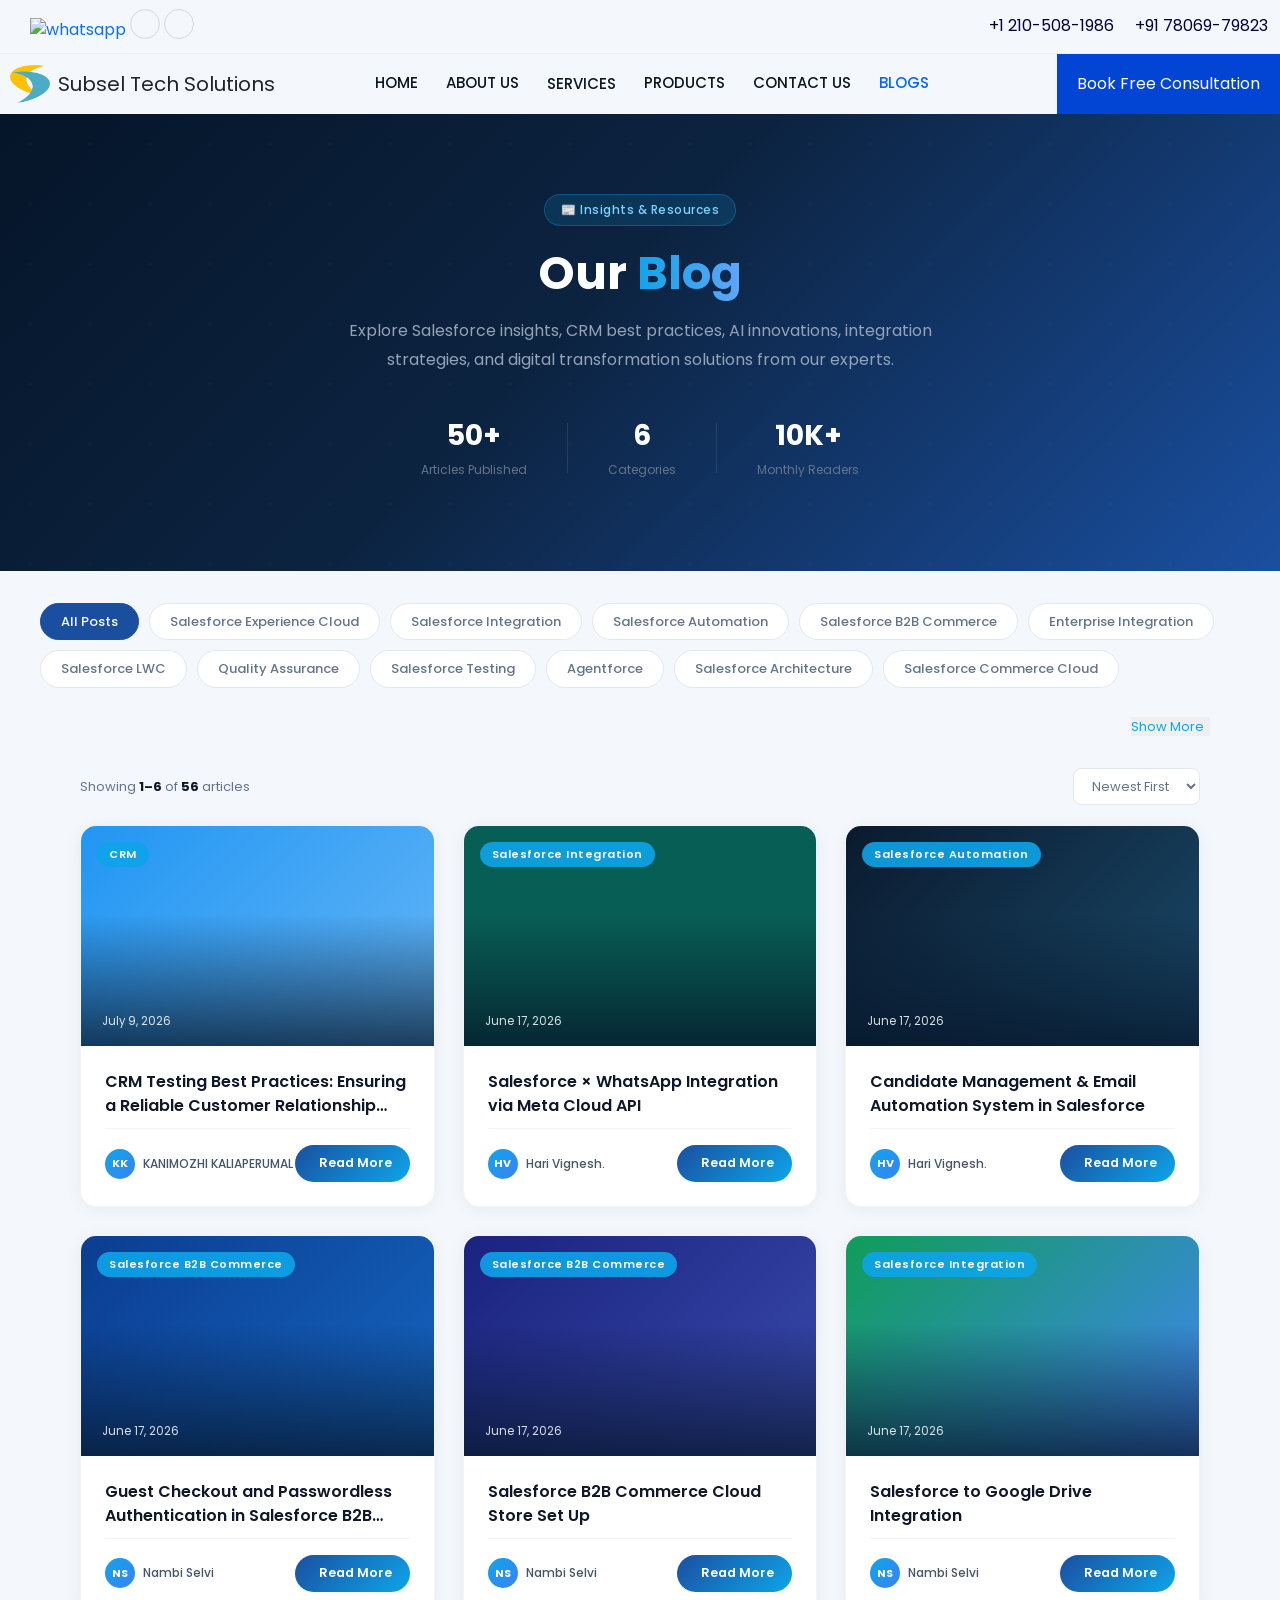
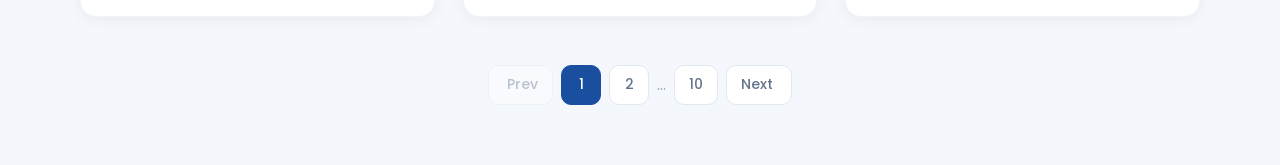
==== commit 65205f25: "Add images for Google Calendar Integration steps in blog post" ====
--- a/blogs.html
+++ b/blogs.html
@@ -204,13 +204,62 @@
 .bp-navbar-spacer.is-active{
   display:block;
 }
+.preloader {
+  position: fixed !important;
+  inset: 0 !important;
+  z-index: 999999 !important;
+  background: #f7f6f3 !important;
+  display: flex !important;
+  align-items: center !important;
+  justify-content: center !important;
+}
+.preloader.preloader-deactivate {
+  display: none !important;
+}
+.preloader-ring-wrap {
+  position: relative !important;
+  width: 110px !important;
+  height: 110px !important;
+  display: flex !important;
+  align-items: center !important;
+  justify-content: center !important;
+}
+.preloader-ring {
+  position: absolute !important;
+  inset: 0 !important;
+  width: 110px !important;
+  height: 110px !important;
+  animation: preloader-spin 1.4s linear infinite !important;
+}
+.preloader-logo {
+  width: 56px !important;
+  height: 56px !important;
+  animation: preloader-pulse 1.4s ease-in-out infinite !important;
+}
+@keyframes preloader-spin { to { transform: rotate(360deg); } }
+@keyframes preloader-pulse {
+  0%, 100% { transform: scale(1); opacity: 1; }
+  50% { transform: scale(.86); opacity: .75; }
+}
 </style>
 </head>
 <body>
   <!-- Start Preloader Area -->
-  <div class="preloader">
-    <div class="spinner"></div>
+  <div class="preloader preloader-deactivate" id="rmPreloader">
+  <div class="preloader-ring-wrap">
+    <svg class="preloader-ring" viewBox="0 0 110 110">
+      <circle cx="55" cy="55" r="48" fill="none" stroke="#e8e4da" stroke-width="4"/>
+      <circle cx="55" cy="55" r="48" fill="none" stroke="url(#pg)" stroke-width="4" stroke-linecap="round" stroke-dasharray="80 280"/>
+      <defs>
+        <linearGradient id="pg" x1="0%" y1="0%" x2="100%" y2="100%">
+          <stop offset="0%" stop-color="#0865f8"/>
+          <stop offset="100%" stop-color="#4BACC6"/>
+        </linearGradient>
+      </defs>
+    </svg>
+    <img src="/img/subselLogo.png" class="preloader-logo" alt="Subsel Tech Solutions" />
   </div>
+</div>
   <!-- End Preloader Area -->
 
   <!-- Start Top Header Area -->
@@ -446,7 +495,7 @@
       </div>
     </div>
     <div class="main-navbar">
-      <div class="container-fluid p-0 bp-nav-container">
+      <div class="container-fluid p-0">
         <nav class="navbar navbar-expand-md navbar-light">
           <a class="navbar-brand d-flex align-items-center" href="index.html">
             <img src="/img/subselPNGLogo.png" class="black-logo" alt="logo" />
@@ -688,6 +737,11 @@
     createCategoryButtons();
     initFilterToggle();
     filteredPosts = ALL_POSTS;
+    const savedPage = Number(sessionStorage.getItem("blogCurrentPage"));
+
+if(savedPage){
+    currentPage = savedPage;
+}
     document.getElementById("skeletonGrid").style.display = "none";
     console.log(data);
     renderPosts();
@@ -757,11 +811,45 @@
 }
 
 function readMoreBtn(p){
-  if(p.link && p.link !== '#'){
-    return `<a href="${p.link}" class="read-btn"><i class="ti ti-arrow-right"></i> Read More</a>`;
-  }
-  return `<span class="coming-soon-btn"><i class="ti ti-clock"></i> Coming Soon</span>`;
-}
+    if(p.link && p.link !== '#'){
+        return `
+        <a href="${p.link}"
+           class="read-btn"
+           data-link="${p.link}"
+           onclick="return handleReadMore(event, this);">
+            <i class="ti ti-arrow-right"></i>
+            Read More
+        </a>`;
+    }
+    return `<span class="coming-soon-btn">Coming Soon</span>`;
+}
+function handleReadMore(e, el){
+    e.preventDefault();
+
+    sessionStorage.setItem('blogCurrentPage', currentPage);
+    sessionStorage.setItem('blogScroll', window.scrollY);
+
+    const link = el.getAttribute('data-link');
+    const preloader = document.getElementById('rmPreloader');
+    preloader.classList.remove('preloader-deactivate');
+    preloader.style.display = 'flex';
+
+    setTimeout(function(){
+        window.location.href = link;
+    }, 2000);
+
+    return false;
+}
+// Fix: reset stuck preloader when page is restored from bfcache (Back button)
+window.addEventListener('pageshow', function(event){
+    if (event.persisted) {
+        const preloader = document.getElementById('rmPreloader');
+        if (preloader) {
+            preloader.classList.add('preloader-deactivate');
+            preloader.style.display = 'none';
+        }
+    }
+});
 
 function buildFeatured(p){
   return `<div class="featured-card blog-card">
@@ -846,7 +934,7 @@
   renderPagination(totalPages, pg);
 
   if(!isInitialRender){
-    window.scrollTo({top:200,behavior:'smooth'});
+    window.scrollTo({top:644,behavior:'smooth'});
   }
   isInitialRender = false;
 }
@@ -870,7 +958,14 @@
   pg.innerHTML=html;
 }
 
-function changePage(p){ currentPage=p; renderPosts(); }
+function changePage(p){
+    currentPage = p;
+
+    sessionStorage.setItem("blogCurrentPage", p);
+    sessionStorage.setItem("blogScroll", window.scrollY);
+
+    renderPosts();
+}
 
 function showSkeleton(cb){
   document.getElementById('skeletonGrid').style.display='grid';
